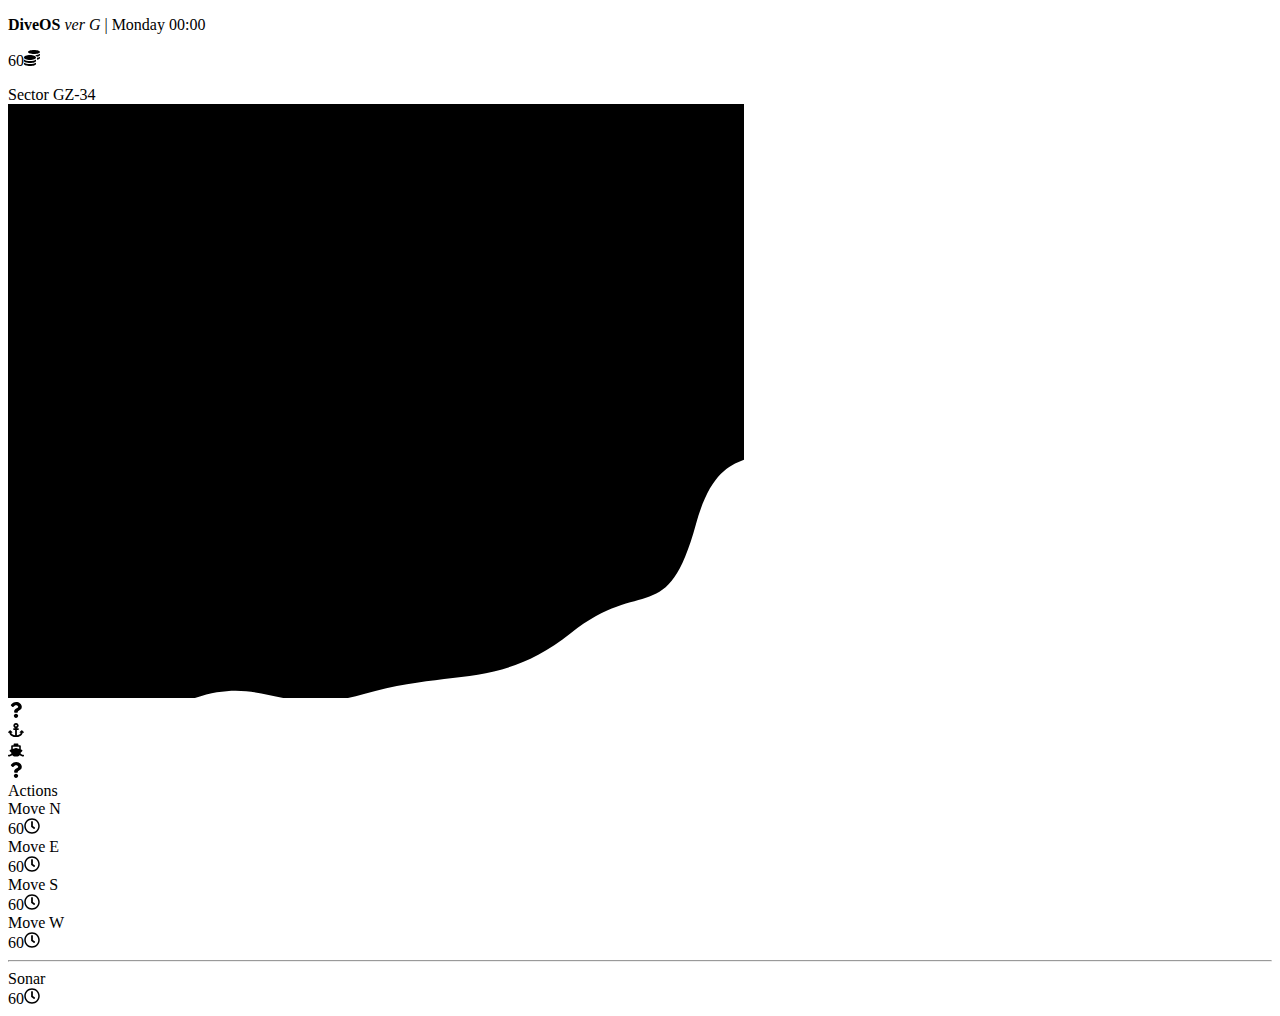
==== apps/dive-os/index.html @ 184a467d "deploy: HAKONIWAworks/dive-os@e5fe89967598d979a093e924cd733252319e29aa" ====
<!DOCTYPE html><html><head><meta name="viewport" content="width=device-width"/><meta charSet="utf-8"/><title>DiveOS</title><meta name="next-head-count" content="3"/><link rel="preload" href="/_next/static/css/0b9496738b917857.css" as="style"/><link rel="stylesheet" href="/_next/static/css/0b9496738b917857.css" data-n-g=""/><noscript data-n-css=""></noscript><script defer="" nomodule="" src="/_next/static/chunks/polyfills-5cd94c89d3acac5f.js"></script><script src="/_next/static/chunks/webpack-a8df25fe00410028.js" defer=""></script><script src="/_next/static/chunks/framework-e70c6273bfe3f237.js" defer=""></script><script src="/_next/static/chunks/main-bd26d50f2bc633bb.js" defer=""></script><script src="/_next/static/chunks/pages/_app-ca6aae25bc99a05f.js" defer=""></script><script src="/_next/static/chunks/1bfc9850-1be07a8e4006dbd7.js" defer=""></script><script src="/_next/static/chunks/834-2b028000f0337133.js" defer=""></script><script src="/_next/static/chunks/633-8853d9a01293ebd7.js" defer=""></script><script src="/_next/static/chunks/815-37858580a1de67aa.js" defer=""></script><script src="/_next/static/chunks/pages/index-b45ffe18b8ded6d6.js" defer=""></script><script src="/_next/static/UNX0KO61m_cAG2XbPL3F8/_buildManifest.js" defer=""></script><script src="/_next/static/UNX0KO61m_cAG2XbPL3F8/_ssgManifest.js" defer=""></script><script src="/_next/static/UNX0KO61m_cAG2XbPL3F8/_middlewareManifest.js" defer=""></script></head><body><div id="__next" data-reactroot=""><div><div class="flex flex-col min-h-screen bg-gray-100"><div class="relative flex flex-col m-auto overflow-hidden border-8 border-gray-400 rounded-2xl"><div class="z-0 w-[960px] h-[720px] bg-cyan-100 flex flex-col"><div class="flex w-full h-12 px-8 bg-gray-200 border-b-2 border-gray-500"><p class="p-2 border-2 border-transparent"><b>DiveOS</b> <i>ver G</i> | <!-- -->Monday<!-- --> <!-- -->00<!-- -->:<!-- -->00</p><p class="flex p-2 ml-auto border-2 border-transparent">60<span class="p-1"><svg stroke="currentColor" fill="currentColor" stroke-width="0" viewBox="0 0 512 512" height="1em" width="1em" xmlns="http://www.w3.org/2000/svg"><path d="M0 405.3V448c0 35.3 86 64 192 64s192-28.7 192-64v-42.7C342.7 434.4 267.2 448 192 448S41.3 434.4 0 405.3zM320 128c106 0 192-28.7 192-64S426 0 320 0 128 28.7 128 64s86 64 192 64zM0 300.4V352c0 35.3 86 64 192 64s192-28.7 192-64v-51.6c-41.3 34-116.9 51.6-192 51.6S41.3 334.4 0 300.4zm416 11c57.3-11.1 96-31.7 96-55.4v-42.7c-23.2 16.4-57.3 27.6-96 34.5v63.6zM192 160C86 160 0 195.8 0 240s86 80 192 80 192-35.8 192-80-86-80-192-80zm219.3 56.3c60-10.8 100.7-32 100.7-56.3v-42.7c-35.5 25.1-96.5 38.6-160.7 41.8 29.5 14.3 51.2 33.5 60 57.2z"></path></svg></span></p></div><div class="grid flex-grow grid-cols-5 gap-4 p-4 grid-col"><div class="col-span-4 "><div class="relative flex flex-col w-full h-full overflow-hidden border-2 border-gray-400 rounded-lg bg-gray-50"><div class="relative w-full p-2 bg-gray-200 border-b-2 border-b-gray-400">Sector GZ-34</div><div class="relative flex-grow"><div class="flex flex-col w-full h-full relative"><svg xmlns="http://www.w3.org/2000/svg" height="594" width="736" preserveAspectRatio="none" class="absolute z-0 bg-cyan-800"><path d="M -10 -10 L -10 600 C 25 638 83 639 169 601 S 266 616 356 590 S 491 586 563 529 S 659 525 688 420 S 768 390 801 291 S 803 232 814 159 S 847 126 837 76 S 872 36 800 -10 L -10 -10" class="stroke-0.5 stroke-gray-400 fill-cyan-700" stroke-linejoin="round" stroke-linecap="round"></path><path d="M -10 -10 L -10 550 C 20 563 69 519 152 528 S 203.3333 493.3333 240 492 S 339 451 372 471 S 467 441 533 427 S 607 343 642 332 S 668 233 703 208 S 715.6667 127 726 84 S 716 29 700 -10 L -10 -10" class="stroke-0.5 stroke-gray-400 fill-cyan-600" stroke-linejoin="round" stroke-linecap="round"></path><path d="M -10 -10 L -10 450 C 49 432 89 424 151 414 S 222 432 266 420 S 338 430 382 419 S 476 393 519 356 S 619 328 631 271 S 636 217 633 173 S 670 119 663 61 S 633 50 600 -10 L -10 -10" class="stroke-0.5 stroke-gray-400 fill-cyan-500" stroke-linejoin="round" stroke-linecap="round"></path><path d="M -10 -10 L -10 350 C 54 384 82 360 128 360 S 189 385 236 340 S 282 300 341 294 S 418 272 451 265 S 497 267 522 222 S 578 186 586 146 S 557 104 550 58 S 515 36 500 -10 L -10 -10" class="stroke-0.5 stroke-gray-400 fill-cyan-400" stroke-linejoin="round" stroke-linecap="round"></path><path d="M -10 -10 L -10 300 C 54 313 73 353 116 348 S 213 361 224 328 S 283 291 277 258 S 329 207 333 188 S 419 163 424 144 S 460 114 462 92 S 475 55 480 42 S 446 29 450 -10 L -10 -10" class="stroke-0.5 stroke-gray-400 fill-cyan-300" stroke-linejoin="round" stroke-linecap="round"></path><path d="M -10 -10 L -10 275 C 55 275 87 305 119 303 S 172 295 188 268 S 258 248 269 234 S 313 190 319 172 S 372 170 389 130 S 430 107 430 93 S 407 79 397 54 S 395 1 350 -10 L -10 -10" class="stroke-0.5 stroke-gray-400 fill-yellow-200" stroke-linejoin="round" stroke-linecap="round"></path><path d="M -10 -10 L -10 250 C 65 251 59 266 111 272 S 143 255 170 241 S 213 238 225 225 S 273 206 273 182 S 308 161 312 133 S 343 125 348 95 S 354 69 329 43 S 334 33 300 -10 L -10 -10" class="stroke-0.5 stroke-gray-400 fill-yellow-100" stroke-linejoin="round" stroke-linecap="round"></path><path d="M -10 -10 L -8 165 C 62 100 48 185 96 147 S 117 190 151 152 S 193 183 200 134 S 213 113 250 100 S 281 117 296 98 S 259 71 255 42 S 193 28 200 -10 L -10 -10" class="stroke-0.5 stroke-gray-400 fill-green-100" stroke-linejoin="round" stroke-linecap="round"></path><path d="M -10 -10 L -9 75 C 74 34 54 128 89 92 S 132 159 145 130 S 189 157 179 103 S 198 107 206 83 S 266 109 252 77 S 213 71 204 35 S 192 26 130 -10 L -10 -10" class="stroke-0.5 stroke-gray-400 fill-green-200" stroke-linejoin="round" stroke-linecap="round"></path></svg><div class="relative h-full z-100"><div class="flex h-1/6"><div class="border border-dashed border-gray-600 w-1/6 flex p-0.5 border-t-0 border-l-0 "><div class="flex gap-0.5 mt-auto"></div><div class="flex gap-0.5 mt-auto ml-auto"></div></div><div class="border border-dashed border-gray-600 w-1/6 flex p-0.5 border-t-0 "><div class="flex gap-0.5 mt-auto"></div><div class="flex gap-0.5 mt-auto ml-auto"></div></div><div class="border border-dashed border-gray-600 w-1/6 flex p-0.5 border-t-0 "><div class="flex gap-0.5 mt-auto"></div><div class="flex gap-0.5 mt-auto ml-auto"></div></div><div class="border border-dashed border-gray-600 w-1/6 flex p-0.5 border-t-0 "><div class="flex gap-0.5 mt-auto"></div><div class="flex gap-0.5 mt-auto ml-auto"></div></div><div class="border border-dashed border-gray-600 w-1/6 flex p-0.5 border-t-0 "><div class="flex gap-0.5 mt-auto"></div><div class="flex gap-0.5 mt-auto ml-auto"><div class="p-0.5 border border-gray-600 rounded-full bg-gray-50"><svg stroke="currentColor" fill="currentColor" stroke-width="0" viewBox="0 0 384 512" class=" fill-orange-400 " height="1em" width="1em" xmlns="http://www.w3.org/2000/svg"><path d="M202.021 0C122.202 0 70.503 32.703 29.914 91.026c-7.363 10.58-5.093 25.086 5.178 32.874l43.138 32.709c10.373 7.865 25.132 6.026 33.253-4.148 25.049-31.381 43.63-49.449 82.757-49.449 30.764 0 68.816 19.799 68.816 49.631 0 22.552-18.617 34.134-48.993 51.164-35.423 19.86-82.299 44.576-82.299 106.405V320c0 13.255 10.745 24 24 24h72.471c13.255 0 24-10.745 24-24v-5.773c0-42.86 125.268-44.645 125.268-160.627C377.504 66.256 286.902 0 202.021 0zM192 373.459c-38.196 0-69.271 31.075-69.271 69.271 0 38.195 31.075 69.27 69.271 69.27s69.271-31.075 69.271-69.271-31.075-69.27-69.271-69.27z"></path></svg></div></div></div><div class="border border-dashed border-gray-600 w-1/6 flex p-0.5 border-t-0 border-r-0 "><div class="flex gap-0.5 mt-auto"></div><div class="flex gap-0.5 mt-auto ml-auto"></div></div></div><div class="flex h-1/6"><div class="border border-dashed border-gray-600 w-1/6 flex p-0.5 border-l-0 "><div class="flex gap-0.5 mt-auto"></div><div class="flex gap-0.5 mt-auto ml-auto"></div></div><div class="border border-dashed border-gray-600 w-1/6 flex p-0.5 "><div class="flex gap-0.5 mt-auto"></div><div class="flex gap-0.5 mt-auto ml-auto"></div></div><div class="border border-dashed border-gray-600 w-1/6 flex p-0.5 "><div class="flex gap-0.5 mt-auto"></div><div class="flex gap-0.5 mt-auto ml-auto"><div class="p-0.5 border border-gray-600 rounded-full bg-gray-50"><svg stroke="currentColor" fill="currentColor" stroke-width="0" viewBox="0 0 576 512" class=" fill-orange-400" height="1em" width="1em" xmlns="http://www.w3.org/2000/svg"><path d="M12.971 352h32.394C67.172 454.735 181.944 512 288 512c106.229 0 220.853-57.38 242.635-160h32.394c10.691 0 16.045-12.926 8.485-20.485l-67.029-67.029c-4.686-4.686-12.284-4.686-16.971 0l-67.029 67.029c-7.56 7.56-2.206 20.485 8.485 20.485h35.146c-20.29 54.317-84.963 86.588-144.117 94.015V256h52c6.627 0 12-5.373 12-12v-40c0-6.627-5.373-12-12-12h-52v-5.47c37.281-13.178 63.995-48.725 64-90.518C384.005 43.772 341.605.738 289.37.01 235.723-.739 192 42.525 192 96c0 41.798 26.716 77.35 64 90.53V192h-52c-6.627 0-12 5.373-12 12v40c0 6.627 5.373 12 12 12h52v190.015c-58.936-7.399-123.82-39.679-144.117-94.015h35.146c10.691 0 16.045-12.926 8.485-20.485l-67.029-67.029c-4.686-4.686-12.284-4.686-16.971 0L4.485 331.515C-3.074 339.074 2.28 352 12.971 352zM288 64c17.645 0 32 14.355 32 32s-14.355 32-32 32-32-14.355-32-32 14.355-32 32-32z"></path></svg></div></div></div><div class="border border-dashed border-gray-600 w-1/6 flex p-0.5 "><div class="flex gap-0.5 mt-auto"></div><div class="flex gap-0.5 mt-auto ml-auto"></div></div><div class="border border-dashed border-gray-600 w-1/6 flex p-0.5 "><div class="flex gap-0.5 mt-auto"></div><div class="flex gap-0.5 mt-auto ml-auto"></div></div><div class="border border-dashed border-gray-600 w-1/6 flex p-0.5 border-r-0 "><div class="flex gap-0.5 mt-auto"></div><div class="flex gap-0.5 mt-auto ml-auto"></div></div></div><div class="flex h-1/6"><div class="border border-dashed border-gray-600 w-1/6 flex p-0.5 border-l-0 "><div class="flex gap-0.5 mt-auto"></div><div class="flex gap-0.5 mt-auto ml-auto"></div></div><div class="border border-dashed border-gray-600 w-1/6 flex p-0.5 "><div class="flex gap-0.5 mt-auto"></div><div class="flex gap-0.5 mt-auto ml-auto"></div></div><div class="border border-dashed border-gray-600 w-1/6 flex p-0.5 "><div class="flex gap-0.5 mt-auto"></div><div class="flex gap-0.5 mt-auto ml-auto"></div></div><div class="border border-dashed border-gray-600 w-1/6 flex p-0.5 "><div class="flex gap-0.5 mt-auto"></div><div class="flex gap-0.5 mt-auto ml-auto"></div></div><div class="border border-dashed border-gray-600 w-1/6 flex p-0.5 "><div class="flex gap-0.5 mt-auto"></div><div class="flex gap-0.5 mt-auto ml-auto"></div></div><div class="border border-dashed border-gray-600 w-1/6 flex p-0.5 border-r-0 "><div class="flex gap-0.5 mt-auto"></div><div class="flex gap-0.5 mt-auto ml-auto"></div></div></div><div class="flex h-1/6"><div class="border border-dashed border-gray-600 w-1/6 flex p-0.5 border-l-0 "><div class="flex gap-0.5 mt-auto"></div><div class="flex gap-0.5 mt-auto ml-auto"></div></div><div class="border border-dashed border-gray-600 w-1/6 flex p-0.5 "><div class="flex gap-0.5 mt-auto"></div><div class="flex gap-0.5 mt-auto ml-auto"></div></div><div class="border border-dashed border-gray-600 w-1/6 flex p-0.5 "><div class="flex gap-0.5 mt-auto"></div><div class="flex gap-0.5 mt-auto ml-auto"></div></div><div class="border border-dashed border-gray-600 w-1/6 flex p-0.5 "><div class="flex gap-0.5 mt-auto"></div><div class="flex gap-0.5 mt-auto ml-auto"></div></div><div class="border border-dashed border-gray-600 w-1/6 flex p-0.5 "><div class="flex gap-0.5 mt-auto"></div><div class="flex gap-0.5 mt-auto ml-auto"></div></div><div class="border border-dashed border-gray-600 w-1/6 flex p-0.5 border-r-0 "><div class="flex gap-0.5 mt-auto"></div><div class="flex gap-0.5 mt-auto ml-auto"></div></div></div><div class="flex h-1/6"><div class="border border-dashed border-gray-600 w-1/6 flex p-0.5 border-l-0 "><div class="flex gap-0.5 mt-auto"></div><div class="flex gap-0.5 mt-auto ml-auto"></div></div><div class="border border-dashed border-gray-600 w-1/6 flex p-0.5 "><div class="flex gap-0.5 mt-auto"><div class="p-0.5 border border-gray-600 rounded-full bg-gray-50"><svg stroke="currentColor" fill="currentColor" stroke-width="0" viewBox="0 0 640 512" class=" fill-orange-400 " height="1em" width="1em" xmlns="http://www.w3.org/2000/svg"><path d="M496.616 372.639l70.012-70.012c16.899-16.9 9.942-45.771-12.836-53.092L512 236.102V96c0-17.673-14.327-32-32-32h-64V24c0-13.255-10.745-24-24-24H248c-13.255 0-24 10.745-24 24v40h-64c-17.673 0-32 14.327-32 32v140.102l-41.792 13.433c-22.753 7.313-29.754 36.173-12.836 53.092l70.012 70.012C125.828 416.287 85.587 448 24 448c-13.255 0-24 10.745-24 24v16c0 13.255 10.745 24 24 24 61.023 0 107.499-20.61 143.258-59.396C181.677 487.432 216.021 512 256 512h128c39.979 0 74.323-24.568 88.742-59.396C508.495 491.384 554.968 512 616 512c13.255 0 24-10.745 24-24v-16c0-13.255-10.745-24-24-24-60.817 0-101.542-31.001-119.384-75.361zM192 128h256v87.531l-118.208-37.995a31.995 31.995 0 0 0-19.584 0L192 215.531V128z"></path></svg></div></div><div class="flex gap-0.5 mt-auto ml-auto"><div class="p-0.5 border border-gray-600 rounded-full bg-gray-50"><svg stroke="currentColor" fill="currentColor" stroke-width="0" viewBox="0 0 384 512" class=" fill-orange-400 " height="1em" width="1em" xmlns="http://www.w3.org/2000/svg"><path d="M202.021 0C122.202 0 70.503 32.703 29.914 91.026c-7.363 10.58-5.093 25.086 5.178 32.874l43.138 32.709c10.373 7.865 25.132 6.026 33.253-4.148 25.049-31.381 43.63-49.449 82.757-49.449 30.764 0 68.816 19.799 68.816 49.631 0 22.552-18.617 34.134-48.993 51.164-35.423 19.86-82.299 44.576-82.299 106.405V320c0 13.255 10.745 24 24 24h72.471c13.255 0 24-10.745 24-24v-5.773c0-42.86 125.268-44.645 125.268-160.627C377.504 66.256 286.902 0 202.021 0zM192 373.459c-38.196 0-69.271 31.075-69.271 69.271 0 38.195 31.075 69.27 69.271 69.27s69.271-31.075 69.271-69.271-31.075-69.27-69.271-69.27z"></path></svg></div></div></div><div class="border border-dashed border-gray-600 w-1/6 flex p-0.5 "><div class="flex gap-0.5 mt-auto"></div><div class="flex gap-0.5 mt-auto ml-auto"></div></div><div class="border border-dashed border-gray-600 w-1/6 flex p-0.5 "><div class="flex gap-0.5 mt-auto"></div><div class="flex gap-0.5 mt-auto ml-auto"></div></div><div class="border border-dashed border-gray-600 w-1/6 flex p-0.5 "><div class="flex gap-0.5 mt-auto"></div><div class="flex gap-0.5 mt-auto ml-auto"></div></div><div class="border border-dashed border-gray-600 w-1/6 flex p-0.5 border-r-0 "><div class="flex gap-0.5 mt-auto"></div><div class="flex gap-0.5 mt-auto ml-auto"></div></div></div><div class="flex h-1/6"><div class="border border-dashed border-gray-600 w-1/6 flex p-0.5 border-b-0 border-l-0 "><div class="flex gap-0.5 mt-auto"></div><div class="flex gap-0.5 mt-auto ml-auto"></div></div><div class="border border-dashed border-gray-600 w-1/6 flex p-0.5 border-b-0 "><div class="flex gap-0.5 mt-auto"></div><div class="flex gap-0.5 mt-auto ml-auto"></div></div><div class="border border-dashed border-gray-600 w-1/6 flex p-0.5 border-b-0 "><div class="flex gap-0.5 mt-auto"></div><div class="flex gap-0.5 mt-auto ml-auto"></div></div><div class="border border-dashed border-gray-600 w-1/6 flex p-0.5 border-b-0 "><div class="flex gap-0.5 mt-auto"></div><div class="flex gap-0.5 mt-auto ml-auto"></div></div><div class="border border-dashed border-gray-600 w-1/6 flex p-0.5 border-b-0 "><div class="flex gap-0.5 mt-auto"></div><div class="flex gap-0.5 mt-auto ml-auto"></div></div><div class="border border-dashed border-gray-600 w-1/6 flex p-0.5 border-b-0 border-r-0 "><div class="flex gap-0.5 mt-auto"></div><div class="flex gap-0.5 mt-auto ml-auto"></div></div></div></div></div></div></div></div><div class="relative flex flex-col w-full h-full overflow-hidden border-2 border-gray-400 rounded-lg bg-gray-50"><div class="relative w-full p-2 bg-gray-200 border-b-2 border-b-gray-400">Actions</div><div class="relative flex-grow"><div class="flex flex-col w-full h-full gap-2 p-2"><div class="flex w-full transition-all group"><div class="flex-grow p-2 transition-all border-2 rounded-l-lg border-gray-300 cursor-pointer bg-cyan-100 group-hover:bg-cyan-200 group-hover:border-gray-400">Move N</div><div class="flex p-2 transition-all border-2 border-l-0 rounded-r-lg border-gray-300 cursor-pointer bg-gray-100 group-hover:bg-gray-200 group-hover:border-gray-400">60<svg stroke="currentColor" fill="currentColor" stroke-width="0" viewBox="0 0 512 512" class="mt-1 ml-1" height="1em" width="1em" xmlns="http://www.w3.org/2000/svg"><path d="M256 8C119 8 8 119 8 256s111 248 248 248 248-111 248-248S393 8 256 8zm0 448c-110.5 0-200-89.5-200-200S145.5 56 256 56s200 89.5 200 200-89.5 200-200 200zm61.8-104.4l-84.9-61.7c-3.1-2.3-4.9-5.9-4.9-9.7V116c0-6.6 5.4-12 12-12h32c6.6 0 12 5.4 12 12v141.7l66.8 48.6c5.4 3.9 6.5 11.4 2.6 16.8L334.6 349c-3.9 5.3-11.4 6.5-16.8 2.6z"></path></svg></div></div><div class="flex w-full transition-all group"><div class="flex-grow p-2 transition-all border-2 rounded-l-lg border-gray-300 cursor-pointer bg-cyan-100 group-hover:bg-cyan-200 group-hover:border-gray-400">Move E</div><div class="flex p-2 transition-all border-2 border-l-0 rounded-r-lg border-gray-300 cursor-pointer bg-gray-100 group-hover:bg-gray-200 group-hover:border-gray-400">60<svg stroke="currentColor" fill="currentColor" stroke-width="0" viewBox="0 0 512 512" class="mt-1 ml-1" height="1em" width="1em" xmlns="http://www.w3.org/2000/svg"><path d="M256 8C119 8 8 119 8 256s111 248 248 248 248-111 248-248S393 8 256 8zm0 448c-110.5 0-200-89.5-200-200S145.5 56 256 56s200 89.5 200 200-89.5 200-200 200zm61.8-104.4l-84.9-61.7c-3.1-2.3-4.9-5.9-4.9-9.7V116c0-6.6 5.4-12 12-12h32c6.6 0 12 5.4 12 12v141.7l66.8 48.6c5.4 3.9 6.5 11.4 2.6 16.8L334.6 349c-3.9 5.3-11.4 6.5-16.8 2.6z"></path></svg></div></div><div class="flex w-full transition-all group"><div class="flex-grow p-2 transition-all border-2 rounded-l-lg border-gray-300 cursor-pointer bg-cyan-100 group-hover:bg-cyan-200 group-hover:border-gray-400">Move S</div><div class="flex p-2 transition-all border-2 border-l-0 rounded-r-lg border-gray-300 cursor-pointer bg-gray-100 group-hover:bg-gray-200 group-hover:border-gray-400">60<svg stroke="currentColor" fill="currentColor" stroke-width="0" viewBox="0 0 512 512" class="mt-1 ml-1" height="1em" width="1em" xmlns="http://www.w3.org/2000/svg"><path d="M256 8C119 8 8 119 8 256s111 248 248 248 248-111 248-248S393 8 256 8zm0 448c-110.5 0-200-89.5-200-200S145.5 56 256 56s200 89.5 200 200-89.5 200-200 200zm61.8-104.4l-84.9-61.7c-3.1-2.3-4.9-5.9-4.9-9.7V116c0-6.6 5.4-12 12-12h32c6.6 0 12 5.4 12 12v141.7l66.8 48.6c5.4 3.9 6.5 11.4 2.6 16.8L334.6 349c-3.9 5.3-11.4 6.5-16.8 2.6z"></path></svg></div></div><div class="flex w-full transition-all group"><div class="flex-grow p-2 transition-all border-2 rounded-l-lg border-gray-300 cursor-pointer bg-cyan-100 group-hover:bg-cyan-200 group-hover:border-gray-400">Move W</div><div class="flex p-2 transition-all border-2 border-l-0 rounded-r-lg border-gray-300 cursor-pointer bg-gray-100 group-hover:bg-gray-200 group-hover:border-gray-400">60<svg stroke="currentColor" fill="currentColor" stroke-width="0" viewBox="0 0 512 512" class="mt-1 ml-1" height="1em" width="1em" xmlns="http://www.w3.org/2000/svg"><path d="M256 8C119 8 8 119 8 256s111 248 248 248 248-111 248-248S393 8 256 8zm0 448c-110.5 0-200-89.5-200-200S145.5 56 256 56s200 89.5 200 200-89.5 200-200 200zm61.8-104.4l-84.9-61.7c-3.1-2.3-4.9-5.9-4.9-9.7V116c0-6.6 5.4-12 12-12h32c6.6 0 12 5.4 12 12v141.7l66.8 48.6c5.4 3.9 6.5 11.4 2.6 16.8L334.6 349c-3.9 5.3-11.4 6.5-16.8 2.6z"></path></svg></div></div><hr class="border-2 border-gray-300 rounded-xl"/><div class="flex w-full transition-all group"><div class="flex-grow p-2 transition-all border-2 rounded-l-lg border-gray-300 cursor-pointer bg-cyan-100 group-hover:bg-cyan-200 group-hover:border-gray-400">Sonar</div><div class="flex p-2 transition-all border-2 border-l-0 rounded-r-lg border-gray-300 cursor-pointer bg-gray-100 group-hover:bg-gray-200 group-hover:border-gray-400">60<svg stroke="currentColor" fill="currentColor" stroke-width="0" viewBox="0 0 512 512" class="mt-1 ml-1" height="1em" width="1em" xmlns="http://www.w3.org/2000/svg"><path d="M256 8C119 8 8 119 8 256s111 248 248 248 248-111 248-248S393 8 256 8zm0 448c-110.5 0-200-89.5-200-200S145.5 56 256 56s200 89.5 200 200-89.5 200-200 200zm61.8-104.4l-84.9-61.7c-3.1-2.3-4.9-5.9-4.9-9.7V116c0-6.6 5.4-12 12-12h32c6.6 0 12 5.4 12 12v141.7l66.8 48.6c5.4 3.9 6.5 11.4 2.6 16.8L334.6 349c-3.9 5.3-11.4 6.5-16.8 2.6z"></path></svg></div></div></div></div></div></div></div></div></div></div></div><script id="__NEXT_DATA__" type="application/json">{"props":{"pageProps":{}},"page":"/","query":{},"buildId":"UNX0KO61m_cAG2XbPL3F8","nextExport":true,"autoExport":true,"isFallback":false,"scriptLoader":[]}</script></body></html>
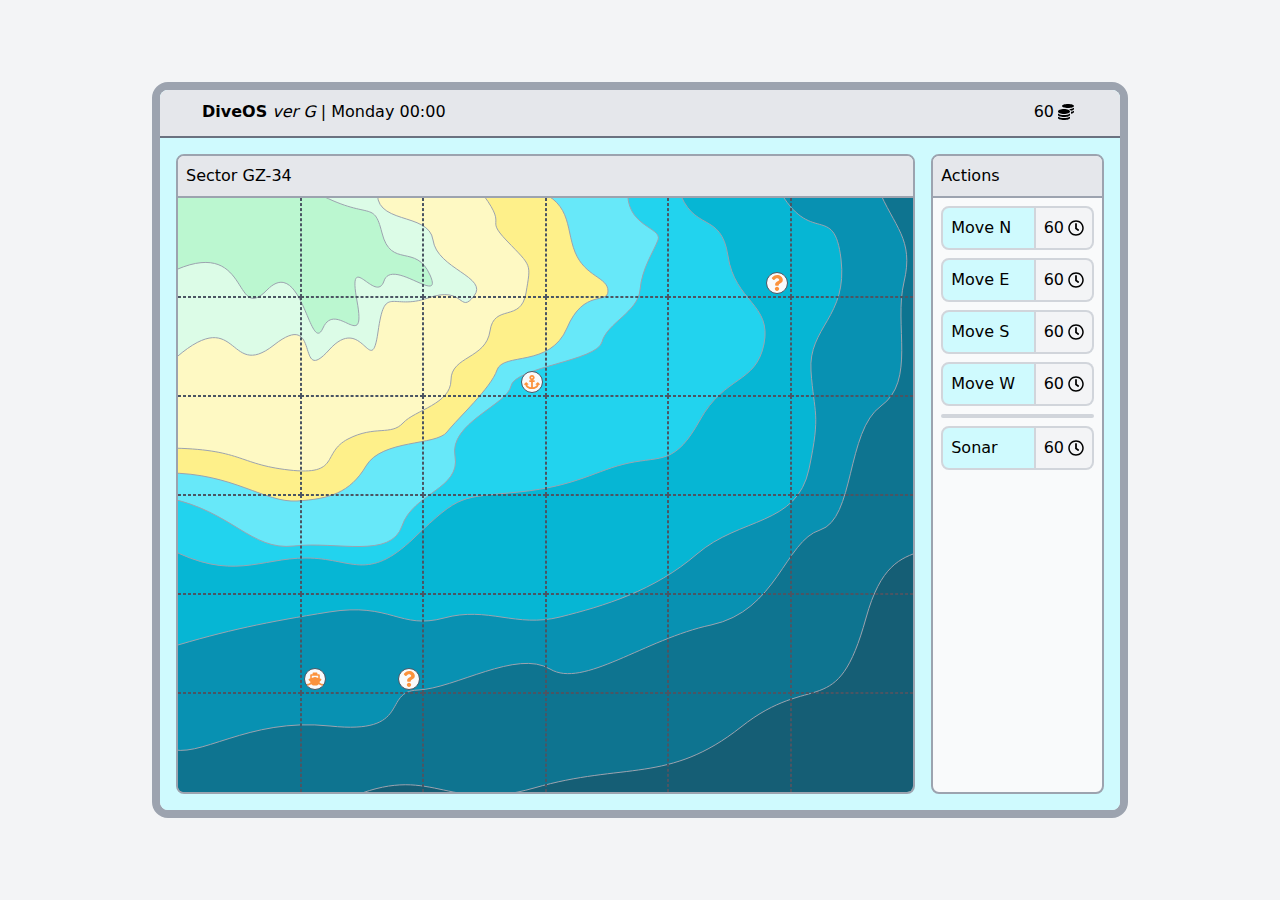
==== commit ba88d8b6: "deploy: HAKONIWAworks/dive-os@ec60025803353bbbbbd532f72b64add866d10808" ====
--- a/apps/dive-os/index.html
+++ b/apps/dive-os/index.html
@@ -1 +1 @@
-<!DOCTYPE html><html><head><meta name="viewport" content="width=device-width"/><meta charSet="utf-8"/><title>DiveOS</title><meta name="next-head-count" content="3"/><link rel="preload" href="/_next/static/css/0b9496738b917857.css" as="style"/><link rel="stylesheet" href="/_next/static/css/0b9496738b917857.css" data-n-g=""/><noscript data-n-css=""></noscript><script defer="" nomodule="" src="/_next/static/chunks/polyfills-5cd94c89d3acac5f.js"></script><script src="/_next/static/chunks/webpack-a8df25fe00410028.js" defer=""></script><script src="/_next/static/chunks/framework-e70c6273bfe3f237.js" defer=""></script><script src="/_next/static/chunks/main-bd26d50f2bc633bb.js" defer=""></script><script src="/_next/static/chunks/pages/_app-ca6aae25bc99a05f.js" defer=""></script><script src="/_next/static/chunks/1bfc9850-1be07a8e4006dbd7.js" defer=""></script><script src="/_next/static/chunks/834-2b028000f0337133.js" defer=""></script><script src="/_next/static/chunks/633-8853d9a01293ebd7.js" defer=""></script><script src="/_next/static/chunks/815-37858580a1de67aa.js" defer=""></script><script src="/_next/static/chunks/pages/index-b45ffe18b8ded6d6.js" defer=""></script><script src="/_next/static/UNX0KO61m_cAG2XbPL3F8/_buildManifest.js" defer=""></script><script src="/_next/static/UNX0KO61m_cAG2XbPL3F8/_ssgManifest.js" defer=""></script><script src="/_next/static/UNX0KO61m_cAG2XbPL3F8/_middlewareManifest.js" defer=""></script></head><body><div id="__next" data-reactroot=""><div><div class="flex flex-col min-h-screen bg-gray-100"><div class="relative flex flex-col m-auto overflow-hidden border-8 border-gray-400 rounded-2xl"><div class="z-0 w-[960px] h-[720px] bg-cyan-100 flex flex-col"><div class="flex w-full h-12 px-8 bg-gray-200 border-b-2 border-gray-500"><p class="p-2 border-2 border-transparent"><b>DiveOS</b> <i>ver G</i> | <!-- -->Monday<!-- --> <!-- -->00<!-- -->:<!-- -->00</p><p class="flex p-2 ml-auto border-2 border-transparent">60<span class="p-1"><svg stroke="currentColor" fill="currentColor" stroke-width="0" viewBox="0 0 512 512" height="1em" width="1em" xmlns="http://www.w3.org/2000/svg"><path d="M0 405.3V448c0 35.3 86 64 192 64s192-28.7 192-64v-42.7C342.7 434.4 267.2 448 192 448S41.3 434.4 0 405.3zM320 128c106 0 192-28.7 192-64S426 0 320 0 128 28.7 128 64s86 64 192 64zM0 300.4V352c0 35.3 86 64 192 64s192-28.7 192-64v-51.6c-41.3 34-116.9 51.6-192 51.6S41.3 334.4 0 300.4zm416 11c57.3-11.1 96-31.7 96-55.4v-42.7c-23.2 16.4-57.3 27.6-96 34.5v63.6zM192 160C86 160 0 195.8 0 240s86 80 192 80 192-35.8 192-80-86-80-192-80zm219.3 56.3c60-10.8 100.7-32 100.7-56.3v-42.7c-35.5 25.1-96.5 38.6-160.7 41.8 29.5 14.3 51.2 33.5 60 57.2z"></path></svg></span></p></div><div class="grid flex-grow grid-cols-5 gap-4 p-4 grid-col"><div class="col-span-4 "><div class="relative flex flex-col w-full h-full overflow-hidden border-2 border-gray-400 rounded-lg bg-gray-50"><div class="relative w-full p-2 bg-gray-200 border-b-2 border-b-gray-400">Sector GZ-34</div><div class="relative flex-grow"><div class="flex flex-col w-full h-full relative"><svg xmlns="http://www.w3.org/2000/svg" height="594" width="736" preserveAspectRatio="none" class="absolute z-0 bg-cyan-800"><path d="M -10 -10 L -10 600 C 25 638 83 639 169 601 S 266 616 356 590 S 491 586 563 529 S 659 525 688 420 S 768 390 801 291 S 803 232 814 159 S 847 126 837 76 S 872 36 800 -10 L -10 -10" class="stroke-0.5 stroke-gray-400 fill-cyan-700" stroke-linejoin="round" stroke-linecap="round"></path><path d="M -10 -10 L -10 550 C 20 563 69 519 152 528 S 203.3333 493.3333 240 492 S 339 451 372 471 S 467 441 533 427 S 607 343 642 332 S 668 233 703 208 S 715.6667 127 726 84 S 716 29 700 -10 L -10 -10" class="stroke-0.5 stroke-gray-400 fill-cyan-600" stroke-linejoin="round" stroke-linecap="round"></path><path d="M -10 -10 L -10 450 C 49 432 89 424 151 414 S 222 432 266 420 S 338 430 382 419 S 476 393 519 356 S 619 328 631 271 S 636 217 633 173 S 670 119 663 61 S 633 50 600 -10 L -10 -10" class="stroke-0.5 stroke-gray-400 fill-cyan-500" stroke-linejoin="round" stroke-linecap="round"></path><path d="M -10 -10 L -10 350 C 54 384 82 360 128 360 S 189 385 236 340 S 282 300 341 294 S 418 272 451 265 S 497 267 522 222 S 578 186 586 146 S 557 104 550 58 S 515 36 500 -10 L -10 -10" class="stroke-0.5 stroke-gray-400 fill-cyan-400" stroke-linejoin="round" stroke-linecap="round"></path><path d="M -10 -10 L -10 300 C 54 313 73 353 116 348 S 213 361 224 328 S 283 291 277 258 S 329 207 333 188 S 419 163 424 144 S 460 114 462 92 S 475 55 480 42 S 446 29 450 -10 L -10 -10" class="stroke-0.5 stroke-gray-400 fill-cyan-300" stroke-linejoin="round" stroke-linecap="round"></path><path d="M -10 -10 L -10 275 C 55 275 87 305 119 303 S 172 295 188 268 S 258 248 269 234 S 313 190 319 172 S 372 170 389 130 S 430 107 430 93 S 407 79 397 54 S 395 1 350 -10 L -10 -10" class="stroke-0.5 stroke-gray-400 fill-yellow-200" stroke-linejoin="round" stroke-linecap="round"></path><path d="M -10 -10 L -10 250 C 65 251 59 266 111 272 S 143 255 170 241 S 213 238 225 225 S 273 206 273 182 S 308 161 312 133 S 343 125 348 95 S 354 69 329 43 S 334 33 300 -10 L -10 -10" class="stroke-0.5 stroke-gray-400 fill-yellow-100" stroke-linejoin="round" stroke-linecap="round"></path><path d="M -10 -10 L -8 165 C 62 100 48 185 96 147 S 117 190 151 152 S 193 183 200 134 S 213 113 250 100 S 281 117 296 98 S 259 71 255 42 S 193 28 200 -10 L -10 -10" class="stroke-0.5 stroke-gray-400 fill-green-100" stroke-linejoin="round" stroke-linecap="round"></path><path d="M -10 -10 L -9 75 C 74 34 54 128 89 92 S 132 159 145 130 S 189 157 179 103 S 198 107 206 83 S 266 109 252 77 S 213 71 204 35 S 192 26 130 -10 L -10 -10" class="stroke-0.5 stroke-gray-400 fill-green-200" stroke-linejoin="round" stroke-linecap="round"></path></svg><div class="relative h-full z-100"><div class="flex h-1/6"><div class="border border-dashed border-gray-600 w-1/6 flex p-0.5 border-t-0 border-l-0 "><div class="flex gap-0.5 mt-auto"></div><div class="flex gap-0.5 mt-auto ml-auto"></div></div><div class="border border-dashed border-gray-600 w-1/6 flex p-0.5 border-t-0 "><div class="flex gap-0.5 mt-auto"></div><div class="flex gap-0.5 mt-auto ml-auto"></div></div><div class="border border-dashed border-gray-600 w-1/6 flex p-0.5 border-t-0 "><div class="flex gap-0.5 mt-auto"></div><div class="flex gap-0.5 mt-auto ml-auto"></div></div><div class="border border-dashed border-gray-600 w-1/6 flex p-0.5 border-t-0 "><div class="flex gap-0.5 mt-auto"></div><div class="flex gap-0.5 mt-auto ml-auto"></div></div><div class="border border-dashed border-gray-600 w-1/6 flex p-0.5 border-t-0 "><div class="flex gap-0.5 mt-auto"></div><div class="flex gap-0.5 mt-auto ml-auto"><div class="p-0.5 border border-gray-600 rounded-full bg-gray-50"><svg stroke="currentColor" fill="currentColor" stroke-width="0" viewBox="0 0 384 512" class=" fill-orange-400 " height="1em" width="1em" xmlns="http://www.w3.org/2000/svg"><path d="M202.021 0C122.202 0 70.503 32.703 29.914 91.026c-7.363 10.58-5.093 25.086 5.178 32.874l43.138 32.709c10.373 7.865 25.132 6.026 33.253-4.148 25.049-31.381 43.63-49.449 82.757-49.449 30.764 0 68.816 19.799 68.816 49.631 0 22.552-18.617 34.134-48.993 51.164-35.423 19.86-82.299 44.576-82.299 106.405V320c0 13.255 10.745 24 24 24h72.471c13.255 0 24-10.745 24-24v-5.773c0-42.86 125.268-44.645 125.268-160.627C377.504 66.256 286.902 0 202.021 0zM192 373.459c-38.196 0-69.271 31.075-69.271 69.271 0 38.195 31.075 69.27 69.271 69.27s69.271-31.075 69.271-69.271-31.075-69.27-69.271-69.27z"></path></svg></div></div></div><div class="border border-dashed border-gray-600 w-1/6 flex p-0.5 border-t-0 border-r-0 "><div class="flex gap-0.5 mt-auto"></div><div class="flex gap-0.5 mt-auto ml-auto"></div></div></div><div class="flex h-1/6"><div class="border border-dashed border-gray-600 w-1/6 flex p-0.5 border-l-0 "><div class="flex gap-0.5 mt-auto"></div><div class="flex gap-0.5 mt-auto ml-auto"></div></div><div class="border border-dashed border-gray-600 w-1/6 flex p-0.5 "><div class="flex gap-0.5 mt-auto"></div><div class="flex gap-0.5 mt-auto ml-auto"></div></div><div class="border border-dashed border-gray-600 w-1/6 flex p-0.5 "><div class="flex gap-0.5 mt-auto"></div><div class="flex gap-0.5 mt-auto ml-auto"><div class="p-0.5 border border-gray-600 rounded-full bg-gray-50"><svg stroke="currentColor" fill="currentColor" stroke-width="0" viewBox="0 0 576 512" class=" fill-orange-400" height="1em" width="1em" xmlns="http://www.w3.org/2000/svg"><path d="M12.971 352h32.394C67.172 454.735 181.944 512 288 512c106.229 0 220.853-57.38 242.635-160h32.394c10.691 0 16.045-12.926 8.485-20.485l-67.029-67.029c-4.686-4.686-12.284-4.686-16.971 0l-67.029 67.029c-7.56 7.56-2.206 20.485 8.485 20.485h35.146c-20.29 54.317-84.963 86.588-144.117 94.015V256h52c6.627 0 12-5.373 12-12v-40c0-6.627-5.373-12-12-12h-52v-5.47c37.281-13.178 63.995-48.725 64-90.518C384.005 43.772 341.605.738 289.37.01 235.723-.739 192 42.525 192 96c0 41.798 26.716 77.35 64 90.53V192h-52c-6.627 0-12 5.373-12 12v40c0 6.627 5.373 12 12 12h52v190.015c-58.936-7.399-123.82-39.679-144.117-94.015h35.146c10.691 0 16.045-12.926 8.485-20.485l-67.029-67.029c-4.686-4.686-12.284-4.686-16.971 0L4.485 331.515C-3.074 339.074 2.28 352 12.971 352zM288 64c17.645 0 32 14.355 32 32s-14.355 32-32 32-32-14.355-32-32 14.355-32 32-32z"></path></svg></div></div></div><div class="border border-dashed border-gray-600 w-1/6 flex p-0.5 "><div class="flex gap-0.5 mt-auto"></div><div class="flex gap-0.5 mt-auto ml-auto"></div></div><div class="border border-dashed border-gray-600 w-1/6 flex p-0.5 "><div class="flex gap-0.5 mt-auto"></div><div class="flex gap-0.5 mt-auto ml-auto"></div></div><div class="border border-dashed border-gray-600 w-1/6 flex p-0.5 border-r-0 "><div class="flex gap-0.5 mt-auto"></div><div class="flex gap-0.5 mt-auto ml-auto"></div></div></div><div class="flex h-1/6"><div class="border border-dashed border-gray-600 w-1/6 flex p-0.5 border-l-0 "><div class="flex gap-0.5 mt-auto"></div><div class="flex gap-0.5 mt-auto ml-auto"></div></div><div class="border border-dashed border-gray-600 w-1/6 flex p-0.5 "><div class="flex gap-0.5 mt-auto"></div><div class="flex gap-0.5 mt-auto ml-auto"></div></div><div class="border border-dashed border-gray-600 w-1/6 flex p-0.5 "><div class="flex gap-0.5 mt-auto"></div><div class="flex gap-0.5 mt-auto ml-auto"></div></div><div class="border border-dashed border-gray-600 w-1/6 flex p-0.5 "><div class="flex gap-0.5 mt-auto"></div><div class="flex gap-0.5 mt-auto ml-auto"></div></div><div class="border border-dashed border-gray-600 w-1/6 flex p-0.5 "><div class="flex gap-0.5 mt-auto"></div><div class="flex gap-0.5 mt-auto ml-auto"></div></div><div class="border border-dashed border-gray-600 w-1/6 flex p-0.5 border-r-0 "><div class="flex gap-0.5 mt-auto"></div><div class="flex gap-0.5 mt-auto ml-auto"></div></div></div><div class="flex h-1/6"><div class="border border-dashed border-gray-600 w-1/6 flex p-0.5 border-l-0 "><div class="flex gap-0.5 mt-auto"></div><div class="flex gap-0.5 mt-auto ml-auto"></div></div><div class="border border-dashed border-gray-600 w-1/6 flex p-0.5 "><div class="flex gap-0.5 mt-auto"></div><div class="flex gap-0.5 mt-auto ml-auto"></div></div><div class="border border-dashed border-gray-600 w-1/6 flex p-0.5 "><div class="flex gap-0.5 mt-auto"></div><div class="flex gap-0.5 mt-auto ml-auto"></div></div><div class="border border-dashed border-gray-600 w-1/6 flex p-0.5 "><div class="flex gap-0.5 mt-auto"></div><div class="flex gap-0.5 mt-auto ml-auto"></div></div><div class="border border-dashed border-gray-600 w-1/6 flex p-0.5 "><div class="flex gap-0.5 mt-auto"></div><div class="flex gap-0.5 mt-auto ml-auto"></div></div><div class="border border-dashed border-gray-600 w-1/6 flex p-0.5 border-r-0 "><div class="flex gap-0.5 mt-auto"></div><div class="flex gap-0.5 mt-auto ml-auto"></div></div></div><div class="flex h-1/6"><div class="border border-dashed border-gray-600 w-1/6 flex p-0.5 border-l-0 "><div class="flex gap-0.5 mt-auto"></div><div class="flex gap-0.5 mt-auto ml-auto"></div></div><div class="border border-dashed border-gray-600 w-1/6 flex p-0.5 "><div class="flex gap-0.5 mt-auto"><div class="p-0.5 border border-gray-600 rounded-full bg-gray-50"><svg stroke="currentColor" fill="currentColor" stroke-width="0" viewBox="0 0 640 512" class=" fill-orange-400 " height="1em" width="1em" xmlns="http://www.w3.org/2000/svg"><path d="M496.616 372.639l70.012-70.012c16.899-16.9 9.942-45.771-12.836-53.092L512 236.102V96c0-17.673-14.327-32-32-32h-64V24c0-13.255-10.745-24-24-24H248c-13.255 0-24 10.745-24 24v40h-64c-17.673 0-32 14.327-32 32v140.102l-41.792 13.433c-22.753 7.313-29.754 36.173-12.836 53.092l70.012 70.012C125.828 416.287 85.587 448 24 448c-13.255 0-24 10.745-24 24v16c0 13.255 10.745 24 24 24 61.023 0 107.499-20.61 143.258-59.396C181.677 487.432 216.021 512 256 512h128c39.979 0 74.323-24.568 88.742-59.396C508.495 491.384 554.968 512 616 512c13.255 0 24-10.745 24-24v-16c0-13.255-10.745-24-24-24-60.817 0-101.542-31.001-119.384-75.361zM192 128h256v87.531l-118.208-37.995a31.995 31.995 0 0 0-19.584 0L192 215.531V128z"></path></svg></div></div><div class="flex gap-0.5 mt-auto ml-auto"><div class="p-0.5 border border-gray-600 rounded-full bg-gray-50"><svg stroke="currentColor" fill="currentColor" stroke-width="0" viewBox="0 0 384 512" class=" fill-orange-400 " height="1em" width="1em" xmlns="http://www.w3.org/2000/svg"><path d="M202.021 0C122.202 0 70.503 32.703 29.914 91.026c-7.363 10.58-5.093 25.086 5.178 32.874l43.138 32.709c10.373 7.865 25.132 6.026 33.253-4.148 25.049-31.381 43.63-49.449 82.757-49.449 30.764 0 68.816 19.799 68.816 49.631 0 22.552-18.617 34.134-48.993 51.164-35.423 19.86-82.299 44.576-82.299 106.405V320c0 13.255 10.745 24 24 24h72.471c13.255 0 24-10.745 24-24v-5.773c0-42.86 125.268-44.645 125.268-160.627C377.504 66.256 286.902 0 202.021 0zM192 373.459c-38.196 0-69.271 31.075-69.271 69.271 0 38.195 31.075 69.27 69.271 69.27s69.271-31.075 69.271-69.271-31.075-69.27-69.271-69.27z"></path></svg></div></div></div><div class="border border-dashed border-gray-600 w-1/6 flex p-0.5 "><div class="flex gap-0.5 mt-auto"></div><div class="flex gap-0.5 mt-auto ml-auto"></div></div><div class="border border-dashed border-gray-600 w-1/6 flex p-0.5 "><div class="flex gap-0.5 mt-auto"></div><div class="flex gap-0.5 mt-auto ml-auto"></div></div><div class="border border-dashed border-gray-600 w-1/6 flex p-0.5 "><div class="flex gap-0.5 mt-auto"></div><div class="flex gap-0.5 mt-auto ml-auto"></div></div><div class="border border-dashed border-gray-600 w-1/6 flex p-0.5 border-r-0 "><div class="flex gap-0.5 mt-auto"></div><div class="flex gap-0.5 mt-auto ml-auto"></div></div></div><div class="flex h-1/6"><div class="border border-dashed border-gray-600 w-1/6 flex p-0.5 border-b-0 border-l-0 "><div class="flex gap-0.5 mt-auto"></div><div class="flex gap-0.5 mt-auto ml-auto"></div></div><div class="border border-dashed border-gray-600 w-1/6 flex p-0.5 border-b-0 "><div class="flex gap-0.5 mt-auto"></div><div class="flex gap-0.5 mt-auto ml-auto"></div></div><div class="border border-dashed border-gray-600 w-1/6 flex p-0.5 border-b-0 "><div class="flex gap-0.5 mt-auto"></div><div class="flex gap-0.5 mt-auto ml-auto"></div></div><div class="border border-dashed border-gray-600 w-1/6 flex p-0.5 border-b-0 "><div class="flex gap-0.5 mt-auto"></div><div class="flex gap-0.5 mt-auto ml-auto"></div></div><div class="border border-dashed border-gray-600 w-1/6 flex p-0.5 border-b-0 "><div class="flex gap-0.5 mt-auto"></div><div class="flex gap-0.5 mt-auto ml-auto"></div></div><div class="border border-dashed border-gray-600 w-1/6 flex p-0.5 border-b-0 border-r-0 "><div class="flex gap-0.5 mt-auto"></div><div class="flex gap-0.5 mt-auto ml-auto"></div></div></div></div></div></div></div></div><div class="relative flex flex-col w-full h-full overflow-hidden border-2 border-gray-400 rounded-lg bg-gray-50"><div class="relative w-full p-2 bg-gray-200 border-b-2 border-b-gray-400">Actions</div><div class="relative flex-grow"><div class="flex flex-col w-full h-full gap-2 p-2"><div class="flex w-full transition-all group"><div class="flex-grow p-2 transition-all border-2 rounded-l-lg border-gray-300 cursor-pointer bg-cyan-100 group-hover:bg-cyan-200 group-hover:border-gray-400">Move N</div><div class="flex p-2 transition-all border-2 border-l-0 rounded-r-lg border-gray-300 cursor-pointer bg-gray-100 group-hover:bg-gray-200 group-hover:border-gray-400">60<svg stroke="currentColor" fill="currentColor" stroke-width="0" viewBox="0 0 512 512" class="mt-1 ml-1" height="1em" width="1em" xmlns="http://www.w3.org/2000/svg"><path d="M256 8C119 8 8 119 8 256s111 248 248 248 248-111 248-248S393 8 256 8zm0 448c-110.5 0-200-89.5-200-200S145.5 56 256 56s200 89.5 200 200-89.5 200-200 200zm61.8-104.4l-84.9-61.7c-3.1-2.3-4.9-5.9-4.9-9.7V116c0-6.6 5.4-12 12-12h32c6.6 0 12 5.4 12 12v141.7l66.8 48.6c5.4 3.9 6.5 11.4 2.6 16.8L334.6 349c-3.9 5.3-11.4 6.5-16.8 2.6z"></path></svg></div></div><div class="flex w-full transition-all group"><div class="flex-grow p-2 transition-all border-2 rounded-l-lg border-gray-300 cursor-pointer bg-cyan-100 group-hover:bg-cyan-200 group-hover:border-gray-400">Move E</div><div class="flex p-2 transition-all border-2 border-l-0 rounded-r-lg border-gray-300 cursor-pointer bg-gray-100 group-hover:bg-gray-200 group-hover:border-gray-400">60<svg stroke="currentColor" fill="currentColor" stroke-width="0" viewBox="0 0 512 512" class="mt-1 ml-1" height="1em" width="1em" xmlns="http://www.w3.org/2000/svg"><path d="M256 8C119 8 8 119 8 256s111 248 248 248 248-111 248-248S393 8 256 8zm0 448c-110.5 0-200-89.5-200-200S145.5 56 256 56s200 89.5 200 200-89.5 200-200 200zm61.8-104.4l-84.9-61.7c-3.1-2.3-4.9-5.9-4.9-9.7V116c0-6.6 5.4-12 12-12h32c6.6 0 12 5.4 12 12v141.7l66.8 48.6c5.4 3.9 6.5 11.4 2.6 16.8L334.6 349c-3.9 5.3-11.4 6.5-16.8 2.6z"></path></svg></div></div><div class="flex w-full transition-all group"><div class="flex-grow p-2 transition-all border-2 rounded-l-lg border-gray-300 cursor-pointer bg-cyan-100 group-hover:bg-cyan-200 group-hover:border-gray-400">Move S</div><div class="flex p-2 transition-all border-2 border-l-0 rounded-r-lg border-gray-300 cursor-pointer bg-gray-100 group-hover:bg-gray-200 group-hover:border-gray-400">60<svg stroke="currentColor" fill="currentColor" stroke-width="0" viewBox="0 0 512 512" class="mt-1 ml-1" height="1em" width="1em" xmlns="http://www.w3.org/2000/svg"><path d="M256 8C119 8 8 119 8 256s111 248 248 248 248-111 248-248S393 8 256 8zm0 448c-110.5 0-200-89.5-200-200S145.5 56 256 56s200 89.5 200 200-89.5 200-200 200zm61.8-104.4l-84.9-61.7c-3.1-2.3-4.9-5.9-4.9-9.7V116c0-6.6 5.4-12 12-12h32c6.6 0 12 5.4 12 12v141.7l66.8 48.6c5.4 3.9 6.5 11.4 2.6 16.8L334.6 349c-3.9 5.3-11.4 6.5-16.8 2.6z"></path></svg></div></div><div class="flex w-full transition-all group"><div class="flex-grow p-2 transition-all border-2 rounded-l-lg border-gray-300 cursor-pointer bg-cyan-100 group-hover:bg-cyan-200 group-hover:border-gray-400">Move W</div><div class="flex p-2 transition-all border-2 border-l-0 rounded-r-lg border-gray-300 cursor-pointer bg-gray-100 group-hover:bg-gray-200 group-hover:border-gray-400">60<svg stroke="currentColor" fill="currentColor" stroke-width="0" viewBox="0 0 512 512" class="mt-1 ml-1" height="1em" width="1em" xmlns="http://www.w3.org/2000/svg"><path d="M256 8C119 8 8 119 8 256s111 248 248 248 248-111 248-248S393 8 256 8zm0 448c-110.5 0-200-89.5-200-200S145.5 56 256 56s200 89.5 200 200-89.5 200-200 200zm61.8-104.4l-84.9-61.7c-3.1-2.3-4.9-5.9-4.9-9.7V116c0-6.6 5.4-12 12-12h32c6.6 0 12 5.4 12 12v141.7l66.8 48.6c5.4 3.9 6.5 11.4 2.6 16.8L334.6 349c-3.9 5.3-11.4 6.5-16.8 2.6z"></path></svg></div></div><hr class="border-2 border-gray-300 rounded-xl"/><div class="flex w-full transition-all group"><div class="flex-grow p-2 transition-all border-2 rounded-l-lg border-gray-300 cursor-pointer bg-cyan-100 group-hover:bg-cyan-200 group-hover:border-gray-400">Sonar</div><div class="flex p-2 transition-all border-2 border-l-0 rounded-r-lg border-gray-300 cursor-pointer bg-gray-100 group-hover:bg-gray-200 group-hover:border-gray-400">60<svg stroke="currentColor" fill="currentColor" stroke-width="0" viewBox="0 0 512 512" class="mt-1 ml-1" height="1em" width="1em" xmlns="http://www.w3.org/2000/svg"><path d="M256 8C119 8 8 119 8 256s111 248 248 248 248-111 248-248S393 8 256 8zm0 448c-110.5 0-200-89.5-200-200S145.5 56 256 56s200 89.5 200 200-89.5 200-200 200zm61.8-104.4l-84.9-61.7c-3.1-2.3-4.9-5.9-4.9-9.7V116c0-6.6 5.4-12 12-12h32c6.6 0 12 5.4 12 12v141.7l66.8 48.6c5.4 3.9 6.5 11.4 2.6 16.8L334.6 349c-3.9 5.3-11.4 6.5-16.8 2.6z"></path></svg></div></div></div></div></div></div></div></div></div></div></div><script id="__NEXT_DATA__" type="application/json">{"props":{"pageProps":{}},"page":"/","query":{},"buildId":"UNX0KO61m_cAG2XbPL3F8","nextExport":true,"autoExport":true,"isFallback":false,"scriptLoader":[]}</script></body></html>+<!DOCTYPE html><html><head><meta name="viewport" content="width=device-width"/><meta charSet="utf-8"/><title>DiveOS</title><meta name="next-head-count" content="3"/><link rel="preload" href="/apps/dive-os/_next/static/css/2d1bd0513a59d5a3.css" as="style"/><link rel="stylesheet" href="/apps/dive-os/_next/static/css/2d1bd0513a59d5a3.css" data-n-g=""/><noscript data-n-css=""></noscript><script defer="" nomodule="" src="/apps/dive-os/_next/static/chunks/polyfills-5cd94c89d3acac5f.js"></script><script src="/apps/dive-os/_next/static/chunks/webpack-a32e120a7ee85846.js" defer=""></script><script src="/apps/dive-os/_next/static/chunks/framework-e70c6273bfe3f237.js" defer=""></script><script src="/apps/dive-os/_next/static/chunks/main-b786ecbe29835538.js" defer=""></script><script src="/apps/dive-os/_next/static/chunks/pages/_app-ca6aae25bc99a05f.js" defer=""></script><script src="/apps/dive-os/_next/static/chunks/1bfc9850-1be07a8e4006dbd7.js" defer=""></script><script src="/apps/dive-os/_next/static/chunks/834-2b028000f0337133.js" defer=""></script><script src="/apps/dive-os/_next/static/chunks/633-8853d9a01293ebd7.js" defer=""></script><script src="/apps/dive-os/_next/static/chunks/815-37858580a1de67aa.js" defer=""></script><script src="/apps/dive-os/_next/static/chunks/pages/index-9cee43714e0df2a7.js" defer=""></script><script src="/apps/dive-os/_next/static/x3LKs3lNvT8uv-bVDPkAE/_buildManifest.js" defer=""></script><script src="/apps/dive-os/_next/static/x3LKs3lNvT8uv-bVDPkAE/_ssgManifest.js" defer=""></script><script src="/apps/dive-os/_next/static/x3LKs3lNvT8uv-bVDPkAE/_middlewareManifest.js" defer=""></script></head><body><div id="__next" data-reactroot=""><div><div class="flex flex-col min-h-screen bg-gray-100"><div class="relative flex flex-col m-auto overflow-hidden border-8 border-gray-400 rounded-2xl"><div class="z-0 w-[960px] h-[720px] bg-cyan-100 flex flex-col"><div class="flex w-full h-12 px-8 bg-gray-200 border-b-2 border-gray-500"><p class="p-2 border-2 border-transparent"><b>DiveOS</b> <i>ver G</i> | <!-- -->Monday<!-- --> <!-- -->00<!-- -->:<!-- -->00</p><p class="flex p-2 ml-auto border-2 border-transparent">60<span class="p-1"><svg stroke="currentColor" fill="currentColor" stroke-width="0" viewBox="0 0 512 512" height="1em" width="1em" xmlns="http://www.w3.org/2000/svg"><path d="M0 405.3V448c0 35.3 86 64 192 64s192-28.7 192-64v-42.7C342.7 434.4 267.2 448 192 448S41.3 434.4 0 405.3zM320 128c106 0 192-28.7 192-64S426 0 320 0 128 28.7 128 64s86 64 192 64zM0 300.4V352c0 35.3 86 64 192 64s192-28.7 192-64v-51.6c-41.3 34-116.9 51.6-192 51.6S41.3 334.4 0 300.4zm416 11c57.3-11.1 96-31.7 96-55.4v-42.7c-23.2 16.4-57.3 27.6-96 34.5v63.6zM192 160C86 160 0 195.8 0 240s86 80 192 80 192-35.8 192-80-86-80-192-80zm219.3 56.3c60-10.8 100.7-32 100.7-56.3v-42.7c-35.5 25.1-96.5 38.6-160.7 41.8 29.5 14.3 51.2 33.5 60 57.2z"></path></svg></span></p></div><div class="grid flex-grow grid-cols-5 gap-4 p-4 grid-col"><div class="col-span-4 "><div class="relative flex flex-col w-full h-full overflow-hidden border-2 border-gray-400 rounded-lg bg-gray-50"><div class="relative w-full p-2 bg-gray-200 border-b-2 border-b-gray-400">Sector GZ-34</div><div class="relative flex-grow"><div class="flex flex-col w-full h-full relative"><svg xmlns="http://www.w3.org/2000/svg" height="594" width="736" preserveAspectRatio="none" class="absolute z-0 bg-cyan-800"><path d="M -10 -10 L -10 600 C 25 638 83 639 169 601 S 266 616 356 590 S 491 586 563 529 S 659 525 688 420 S 768 390 801 291 S 803 232 814 159 S 847 126 837 76 S 872 36 800 -10 L -10 -10" class="stroke-0.5 stroke-gray-400 fill-cyan-700" stroke-linejoin="round" stroke-linecap="round"></path><path d="M -10 -10 L -10 550 C 20 563 69 519 152 528 S 203.3333 493.3333 240 492 S 339 451 372 471 S 467 441 533 427 S 607 343 642 332 S 668 233 703 208 S 715.6667 127 726 84 S 716 29 700 -10 L -10 -10" class="stroke-0.5 stroke-gray-400 fill-cyan-600" stroke-linejoin="round" stroke-linecap="round"></path><path d="M -10 -10 L -10 450 C 49 432 89 424 151 414 S 222 432 266 420 S 338 430 382 419 S 476 393 519 356 S 619 328 631 271 S 636 217 633 173 S 670 119 663 61 S 633 50 600 -10 L -10 -10" class="stroke-0.5 stroke-gray-400 fill-cyan-500" stroke-linejoin="round" stroke-linecap="round"></path><path d="M -10 -10 L -10 350 C 54 384 82 360 128 360 S 189 385 236 340 S 282 300 341 294 S 418 272 451 265 S 497 267 522 222 S 578 186 586 146 S 557 104 550 58 S 515 36 500 -10 L -10 -10" class="stroke-0.5 stroke-gray-400 fill-cyan-400" stroke-linejoin="round" stroke-linecap="round"></path><path d="M -10 -10 L -10 300 C 54 313 73 353 116 348 S 213 361 224 328 S 283 291 277 258 S 329 207 333 188 S 419 163 424 144 S 460 114 462 92 S 475 55 480 42 S 446 29 450 -10 L -10 -10" class="stroke-0.5 stroke-gray-400 fill-cyan-300" stroke-linejoin="round" stroke-linecap="round"></path><path d="M -10 -10 L -10 275 C 55 275 87 305 119 303 S 172 295 188 268 S 258 248 269 234 S 313 190 319 172 S 372 170 389 130 S 430 107 430 93 S 407 79 397 54 S 395 1 350 -10 L -10 -10" class="stroke-0.5 stroke-gray-400 fill-yellow-200" stroke-linejoin="round" stroke-linecap="round"></path><path d="M -10 -10 L -10 250 C 65 251 59 266 111 272 S 143 255 170 241 S 213 238 225 225 S 273 206 273 182 S 308 161 312 133 S 343 125 348 95 S 354 69 329 43 S 334 33 300 -10 L -10 -10" class="stroke-0.5 stroke-gray-400 fill-yellow-100" stroke-linejoin="round" stroke-linecap="round"></path><path d="M -10 -10 L -8 165 C 62 100 48 185 96 147 S 117 190 151 152 S 193 183 200 134 S 213 113 250 100 S 281 117 296 98 S 259 71 255 42 S 193 28 200 -10 L -10 -10" class="stroke-0.5 stroke-gray-400 fill-green-100" stroke-linejoin="round" stroke-linecap="round"></path><path d="M -10 -10 L -9 75 C 74 34 54 128 89 92 S 132 159 145 130 S 189 157 179 103 S 198 107 206 83 S 266 109 252 77 S 213 71 204 35 S 192 26 130 -10 L -10 -10" class="stroke-0.5 stroke-gray-400 fill-green-200" stroke-linejoin="round" stroke-linecap="round"></path></svg><div class="relative h-full z-100"><div class="flex h-1/6"><div class="border border-dashed border-gray-600 w-1/6 flex p-0.5 border-t-0 border-l-0 "><div class="flex gap-0.5 mt-auto"></div><div class="flex gap-0.5 mt-auto ml-auto"></div></div><div class="border border-dashed border-gray-600 w-1/6 flex p-0.5 border-t-0 "><div class="flex gap-0.5 mt-auto"></div><div class="flex gap-0.5 mt-auto ml-auto"></div></div><div class="border border-dashed border-gray-600 w-1/6 flex p-0.5 border-t-0 "><div class="flex gap-0.5 mt-auto"></div><div class="flex gap-0.5 mt-auto ml-auto"></div></div><div class="border border-dashed border-gray-600 w-1/6 flex p-0.5 border-t-0 "><div class="flex gap-0.5 mt-auto"></div><div class="flex gap-0.5 mt-auto ml-auto"></div></div><div class="border border-dashed border-gray-600 w-1/6 flex p-0.5 border-t-0 "><div class="flex gap-0.5 mt-auto"></div><div class="flex gap-0.5 mt-auto ml-auto"><div class="p-0.5 border border-gray-600 rounded-full bg-gray-50"><svg stroke="currentColor" fill="currentColor" stroke-width="0" viewBox="0 0 384 512" class=" fill-orange-400 " height="1em" width="1em" xmlns="http://www.w3.org/2000/svg"><path d="M202.021 0C122.202 0 70.503 32.703 29.914 91.026c-7.363 10.58-5.093 25.086 5.178 32.874l43.138 32.709c10.373 7.865 25.132 6.026 33.253-4.148 25.049-31.381 43.63-49.449 82.757-49.449 30.764 0 68.816 19.799 68.816 49.631 0 22.552-18.617 34.134-48.993 51.164-35.423 19.86-82.299 44.576-82.299 106.405V320c0 13.255 10.745 24 24 24h72.471c13.255 0 24-10.745 24-24v-5.773c0-42.86 125.268-44.645 125.268-160.627C377.504 66.256 286.902 0 202.021 0zM192 373.459c-38.196 0-69.271 31.075-69.271 69.271 0 38.195 31.075 69.27 69.271 69.27s69.271-31.075 69.271-69.271-31.075-69.27-69.271-69.27z"></path></svg></div></div></div><div class="border border-dashed border-gray-600 w-1/6 flex p-0.5 border-t-0 border-r-0 "><div class="flex gap-0.5 mt-auto"></div><div class="flex gap-0.5 mt-auto ml-auto"></div></div></div><div class="flex h-1/6"><div class="border border-dashed border-gray-600 w-1/6 flex p-0.5 border-l-0 "><div class="flex gap-0.5 mt-auto"></div><div class="flex gap-0.5 mt-auto ml-auto"></div></div><div class="border border-dashed border-gray-600 w-1/6 flex p-0.5 "><div class="flex gap-0.5 mt-auto"></div><div class="flex gap-0.5 mt-auto ml-auto"></div></div><div class="border border-dashed border-gray-600 w-1/6 flex p-0.5 "><div class="flex gap-0.5 mt-auto"></div><div class="flex gap-0.5 mt-auto ml-auto"><div class="p-0.5 border border-gray-600 rounded-full bg-gray-50"><svg stroke="currentColor" fill="currentColor" stroke-width="0" viewBox="0 0 576 512" class=" fill-orange-400" height="1em" width="1em" xmlns="http://www.w3.org/2000/svg"><path d="M12.971 352h32.394C67.172 454.735 181.944 512 288 512c106.229 0 220.853-57.38 242.635-160h32.394c10.691 0 16.045-12.926 8.485-20.485l-67.029-67.029c-4.686-4.686-12.284-4.686-16.971 0l-67.029 67.029c-7.56 7.56-2.206 20.485 8.485 20.485h35.146c-20.29 54.317-84.963 86.588-144.117 94.015V256h52c6.627 0 12-5.373 12-12v-40c0-6.627-5.373-12-12-12h-52v-5.47c37.281-13.178 63.995-48.725 64-90.518C384.005 43.772 341.605.738 289.37.01 235.723-.739 192 42.525 192 96c0 41.798 26.716 77.35 64 90.53V192h-52c-6.627 0-12 5.373-12 12v40c0 6.627 5.373 12 12 12h52v190.015c-58.936-7.399-123.82-39.679-144.117-94.015h35.146c10.691 0 16.045-12.926 8.485-20.485l-67.029-67.029c-4.686-4.686-12.284-4.686-16.971 0L4.485 331.515C-3.074 339.074 2.28 352 12.971 352zM288 64c17.645 0 32 14.355 32 32s-14.355 32-32 32-32-14.355-32-32 14.355-32 32-32z"></path></svg></div></div></div><div class="border border-dashed border-gray-600 w-1/6 flex p-0.5 "><div class="flex gap-0.5 mt-auto"></div><div class="flex gap-0.5 mt-auto ml-auto"></div></div><div class="border border-dashed border-gray-600 w-1/6 flex p-0.5 "><div class="flex gap-0.5 mt-auto"></div><div class="flex gap-0.5 mt-auto ml-auto"></div></div><div class="border border-dashed border-gray-600 w-1/6 flex p-0.5 border-r-0 "><div class="flex gap-0.5 mt-auto"></div><div class="flex gap-0.5 mt-auto ml-auto"></div></div></div><div class="flex h-1/6"><div class="border border-dashed border-gray-600 w-1/6 flex p-0.5 border-l-0 "><div class="flex gap-0.5 mt-auto"></div><div class="flex gap-0.5 mt-auto ml-auto"></div></div><div class="border border-dashed border-gray-600 w-1/6 flex p-0.5 "><div class="flex gap-0.5 mt-auto"></div><div class="flex gap-0.5 mt-auto ml-auto"></div></div><div class="border border-dashed border-gray-600 w-1/6 flex p-0.5 "><div class="flex gap-0.5 mt-auto"></div><div class="flex gap-0.5 mt-auto ml-auto"></div></div><div class="border border-dashed border-gray-600 w-1/6 flex p-0.5 "><div class="flex gap-0.5 mt-auto"></div><div class="flex gap-0.5 mt-auto ml-auto"></div></div><div class="border border-dashed border-gray-600 w-1/6 flex p-0.5 "><div class="flex gap-0.5 mt-auto"></div><div class="flex gap-0.5 mt-auto ml-auto"></div></div><div class="border border-dashed border-gray-600 w-1/6 flex p-0.5 border-r-0 "><div class="flex gap-0.5 mt-auto"></div><div class="flex gap-0.5 mt-auto ml-auto"></div></div></div><div class="flex h-1/6"><div class="border border-dashed border-gray-600 w-1/6 flex p-0.5 border-l-0 "><div class="flex gap-0.5 mt-auto"></div><div class="flex gap-0.5 mt-auto ml-auto"></div></div><div class="border border-dashed border-gray-600 w-1/6 flex p-0.5 "><div class="flex gap-0.5 mt-auto"></div><div class="flex gap-0.5 mt-auto ml-auto"></div></div><div class="border border-dashed border-gray-600 w-1/6 flex p-0.5 "><div class="flex gap-0.5 mt-auto"></div><div class="flex gap-0.5 mt-auto ml-auto"></div></div><div class="border border-dashed border-gray-600 w-1/6 flex p-0.5 "><div class="flex gap-0.5 mt-auto"></div><div class="flex gap-0.5 mt-auto ml-auto"></div></div><div class="border border-dashed border-gray-600 w-1/6 flex p-0.5 "><div class="flex gap-0.5 mt-auto"></div><div class="flex gap-0.5 mt-auto ml-auto"></div></div><div class="border border-dashed border-gray-600 w-1/6 flex p-0.5 border-r-0 "><div class="flex gap-0.5 mt-auto"></div><div class="flex gap-0.5 mt-auto ml-auto"></div></div></div><div class="flex h-1/6"><div class="border border-dashed border-gray-600 w-1/6 flex p-0.5 border-l-0 "><div class="flex gap-0.5 mt-auto"></div><div class="flex gap-0.5 mt-auto ml-auto"></div></div><div class="border border-dashed border-gray-600 w-1/6 flex p-0.5 "><div class="flex gap-0.5 mt-auto"><div class="p-0.5 border border-gray-600 rounded-full bg-gray-50"><svg stroke="currentColor" fill="currentColor" stroke-width="0" viewBox="0 0 640 512" class=" fill-orange-400 " height="1em" width="1em" xmlns="http://www.w3.org/2000/svg"><path d="M496.616 372.639l70.012-70.012c16.899-16.9 9.942-45.771-12.836-53.092L512 236.102V96c0-17.673-14.327-32-32-32h-64V24c0-13.255-10.745-24-24-24H248c-13.255 0-24 10.745-24 24v40h-64c-17.673 0-32 14.327-32 32v140.102l-41.792 13.433c-22.753 7.313-29.754 36.173-12.836 53.092l70.012 70.012C125.828 416.287 85.587 448 24 448c-13.255 0-24 10.745-24 24v16c0 13.255 10.745 24 24 24 61.023 0 107.499-20.61 143.258-59.396C181.677 487.432 216.021 512 256 512h128c39.979 0 74.323-24.568 88.742-59.396C508.495 491.384 554.968 512 616 512c13.255 0 24-10.745 24-24v-16c0-13.255-10.745-24-24-24-60.817 0-101.542-31.001-119.384-75.361zM192 128h256v87.531l-118.208-37.995a31.995 31.995 0 0 0-19.584 0L192 215.531V128z"></path></svg></div></div><div class="flex gap-0.5 mt-auto ml-auto"><div class="p-0.5 border border-gray-600 rounded-full bg-gray-50"><svg stroke="currentColor" fill="currentColor" stroke-width="0" viewBox="0 0 384 512" class=" fill-orange-400 " height="1em" width="1em" xmlns="http://www.w3.org/2000/svg"><path d="M202.021 0C122.202 0 70.503 32.703 29.914 91.026c-7.363 10.58-5.093 25.086 5.178 32.874l43.138 32.709c10.373 7.865 25.132 6.026 33.253-4.148 25.049-31.381 43.63-49.449 82.757-49.449 30.764 0 68.816 19.799 68.816 49.631 0 22.552-18.617 34.134-48.993 51.164-35.423 19.86-82.299 44.576-82.299 106.405V320c0 13.255 10.745 24 24 24h72.471c13.255 0 24-10.745 24-24v-5.773c0-42.86 125.268-44.645 125.268-160.627C377.504 66.256 286.902 0 202.021 0zM192 373.459c-38.196 0-69.271 31.075-69.271 69.271 0 38.195 31.075 69.27 69.271 69.27s69.271-31.075 69.271-69.271-31.075-69.27-69.271-69.27z"></path></svg></div></div></div><div class="border border-dashed border-gray-600 w-1/6 flex p-0.5 "><div class="flex gap-0.5 mt-auto"></div><div class="flex gap-0.5 mt-auto ml-auto"></div></div><div class="border border-dashed border-gray-600 w-1/6 flex p-0.5 "><div class="flex gap-0.5 mt-auto"></div><div class="flex gap-0.5 mt-auto ml-auto"></div></div><div class="border border-dashed border-gray-600 w-1/6 flex p-0.5 "><div class="flex gap-0.5 mt-auto"></div><div class="flex gap-0.5 mt-auto ml-auto"></div></div><div class="border border-dashed border-gray-600 w-1/6 flex p-0.5 border-r-0 "><div class="flex gap-0.5 mt-auto"></div><div class="flex gap-0.5 mt-auto ml-auto"></div></div></div><div class="flex h-1/6"><div class="border border-dashed border-gray-600 w-1/6 flex p-0.5 border-b-0 border-l-0 "><div class="flex gap-0.5 mt-auto"></div><div class="flex gap-0.5 mt-auto ml-auto"></div></div><div class="border border-dashed border-gray-600 w-1/6 flex p-0.5 border-b-0 "><div class="flex gap-0.5 mt-auto"></div><div class="flex gap-0.5 mt-auto ml-auto"></div></div><div class="border border-dashed border-gray-600 w-1/6 flex p-0.5 border-b-0 "><div class="flex gap-0.5 mt-auto"></div><div class="flex gap-0.5 mt-auto ml-auto"></div></div><div class="border border-dashed border-gray-600 w-1/6 flex p-0.5 border-b-0 "><div class="flex gap-0.5 mt-auto"></div><div class="flex gap-0.5 mt-auto ml-auto"></div></div><div class="border border-dashed border-gray-600 w-1/6 flex p-0.5 border-b-0 "><div class="flex gap-0.5 mt-auto"></div><div class="flex gap-0.5 mt-auto ml-auto"></div></div><div class="border border-dashed border-gray-600 w-1/6 flex p-0.5 border-b-0 border-r-0 "><div class="flex gap-0.5 mt-auto"></div><div class="flex gap-0.5 mt-auto ml-auto"></div></div></div></div></div></div></div></div><div class="relative flex flex-col w-full h-full overflow-hidden border-2 border-gray-400 rounded-lg bg-gray-50"><div class="relative w-full p-2 bg-gray-200 border-b-2 border-b-gray-400">Actions</div><div class="relative flex-grow"><div class="flex flex-col w-full h-full gap-2 p-2"><div class="flex w-full transition-all group"><div class="flex-grow p-2 transition-all border-2 rounded-l-lg border-gray-300 cursor-pointer bg-cyan-100 group-hover:bg-cyan-200 group-hover:border-gray-400">Move N</div><div class="flex p-2 transition-all border-2 border-l-0 rounded-r-lg border-gray-300 cursor-pointer bg-gray-100 group-hover:bg-gray-200 group-hover:border-gray-400">60<svg stroke="currentColor" fill="currentColor" stroke-width="0" viewBox="0 0 512 512" class="mt-1 ml-1" height="1em" width="1em" xmlns="http://www.w3.org/2000/svg"><path d="M256 8C119 8 8 119 8 256s111 248 248 248 248-111 248-248S393 8 256 8zm0 448c-110.5 0-200-89.5-200-200S145.5 56 256 56s200 89.5 200 200-89.5 200-200 200zm61.8-104.4l-84.9-61.7c-3.1-2.3-4.9-5.9-4.9-9.7V116c0-6.6 5.4-12 12-12h32c6.6 0 12 5.4 12 12v141.7l66.8 48.6c5.4 3.9 6.5 11.4 2.6 16.8L334.6 349c-3.9 5.3-11.4 6.5-16.8 2.6z"></path></svg></div></div><div class="flex w-full transition-all group"><div class="flex-grow p-2 transition-all border-2 rounded-l-lg border-gray-300 cursor-pointer bg-cyan-100 group-hover:bg-cyan-200 group-hover:border-gray-400">Move E</div><div class="flex p-2 transition-all border-2 border-l-0 rounded-r-lg border-gray-300 cursor-pointer bg-gray-100 group-hover:bg-gray-200 group-hover:border-gray-400">60<svg stroke="currentColor" fill="currentColor" stroke-width="0" viewBox="0 0 512 512" class="mt-1 ml-1" height="1em" width="1em" xmlns="http://www.w3.org/2000/svg"><path d="M256 8C119 8 8 119 8 256s111 248 248 248 248-111 248-248S393 8 256 8zm0 448c-110.5 0-200-89.5-200-200S145.5 56 256 56s200 89.5 200 200-89.5 200-200 200zm61.8-104.4l-84.9-61.7c-3.1-2.3-4.9-5.9-4.9-9.7V116c0-6.6 5.4-12 12-12h32c6.6 0 12 5.4 12 12v141.7l66.8 48.6c5.4 3.9 6.5 11.4 2.6 16.8L334.6 349c-3.9 5.3-11.4 6.5-16.8 2.6z"></path></svg></div></div><div class="flex w-full transition-all group"><div class="flex-grow p-2 transition-all border-2 rounded-l-lg border-gray-300 cursor-pointer bg-cyan-100 group-hover:bg-cyan-200 group-hover:border-gray-400">Move S</div><div class="flex p-2 transition-all border-2 border-l-0 rounded-r-lg border-gray-300 cursor-pointer bg-gray-100 group-hover:bg-gray-200 group-hover:border-gray-400">60<svg stroke="currentColor" fill="currentColor" stroke-width="0" viewBox="0 0 512 512" class="mt-1 ml-1" height="1em" width="1em" xmlns="http://www.w3.org/2000/svg"><path d="M256 8C119 8 8 119 8 256s111 248 248 248 248-111 248-248S393 8 256 8zm0 448c-110.5 0-200-89.5-200-200S145.5 56 256 56s200 89.5 200 200-89.5 200-200 200zm61.8-104.4l-84.9-61.7c-3.1-2.3-4.9-5.9-4.9-9.7V116c0-6.6 5.4-12 12-12h32c6.6 0 12 5.4 12 12v141.7l66.8 48.6c5.4 3.9 6.5 11.4 2.6 16.8L334.6 349c-3.9 5.3-11.4 6.5-16.8 2.6z"></path></svg></div></div><div class="flex w-full transition-all group"><div class="flex-grow p-2 transition-all border-2 rounded-l-lg border-gray-300 cursor-pointer bg-cyan-100 group-hover:bg-cyan-200 group-hover:border-gray-400">Move W</div><div class="flex p-2 transition-all border-2 border-l-0 rounded-r-lg border-gray-300 cursor-pointer bg-gray-100 group-hover:bg-gray-200 group-hover:border-gray-400">60<svg stroke="currentColor" fill="currentColor" stroke-width="0" viewBox="0 0 512 512" class="mt-1 ml-1" height="1em" width="1em" xmlns="http://www.w3.org/2000/svg"><path d="M256 8C119 8 8 119 8 256s111 248 248 248 248-111 248-248S393 8 256 8zm0 448c-110.5 0-200-89.5-200-200S145.5 56 256 56s200 89.5 200 200-89.5 200-200 200zm61.8-104.4l-84.9-61.7c-3.1-2.3-4.9-5.9-4.9-9.7V116c0-6.6 5.4-12 12-12h32c6.6 0 12 5.4 12 12v141.7l66.8 48.6c5.4 3.9 6.5 11.4 2.6 16.8L334.6 349c-3.9 5.3-11.4 6.5-16.8 2.6z"></path></svg></div></div><hr class="border-2 border-gray-300 rounded-xl"/><div class="flex w-full transition-all group"><div class="flex-grow p-2 transition-all border-2 rounded-l-lg border-gray-300 cursor-pointer bg-cyan-100 group-hover:bg-cyan-200 group-hover:border-gray-400">Sonar</div><div class="flex p-2 transition-all border-2 border-l-0 rounded-r-lg border-gray-300 cursor-pointer bg-gray-100 group-hover:bg-gray-200 group-hover:border-gray-400">60<svg stroke="currentColor" fill="currentColor" stroke-width="0" viewBox="0 0 512 512" class="mt-1 ml-1" height="1em" width="1em" xmlns="http://www.w3.org/2000/svg"><path d="M256 8C119 8 8 119 8 256s111 248 248 248 248-111 248-248S393 8 256 8zm0 448c-110.5 0-200-89.5-200-200S145.5 56 256 56s200 89.5 200 200-89.5 200-200 200zm61.8-104.4l-84.9-61.7c-3.1-2.3-4.9-5.9-4.9-9.7V116c0-6.6 5.4-12 12-12h32c6.6 0 12 5.4 12 12v141.7l66.8 48.6c5.4 3.9 6.5 11.4 2.6 16.8L334.6 349c-3.9 5.3-11.4 6.5-16.8 2.6z"></path></svg></div></div></div></div></div></div></div></div></div></div></div><script id="__NEXT_DATA__" type="application/json">{"props":{"pageProps":{}},"page":"/","query":{},"buildId":"x3LKs3lNvT8uv-bVDPkAE","assetPrefix":"/apps/dive-os","nextExport":true,"autoExport":true,"isFallback":false,"scriptLoader":[]}</script></body></html>--- a/apps/dive-os/_next/static/css/2d1bd0513a59d5a3.css
+++ b/apps/dive-os/_next/static/css/2d1bd0513a59d5a3.css
@@ -0,0 +1,4 @@
+@font-face{font-family:Mplus1p;src:url("/apps/dive-os/_next/static/media/Mplus 1p Medium 500.0736885a.ttf")}@font-face{font-family:Racing Sans One;src:url(/apps/dive-os/_next/static/media/RacingSansOne-Regular.7039a463.ttf)}@font-face{font-family:Shippori Mincho;src:url(/apps/dive-os/_next/static/media/ShipporiMincho-Medium.e98283db.ttf)}
+/*
+! tailwindcss v3.1.6 | MIT License | https://tailwindcss.com
+*/*,:after,:before{box-sizing:border-box;border:0 solid #e5e7eb}:after,:before{--tw-content:""}html{line-height:1.5;-webkit-text-size-adjust:100%;-moz-tab-size:4;-o-tab-size:4;tab-size:4;font-family:ui-sans-serif,system-ui,-apple-system,BlinkMacSystemFont,Segoe UI,Roboto,Helvetica Neue,Arial,Noto Sans,sans-serif,Apple Color Emoji,Segoe UI Emoji,Segoe UI Symbol,Noto Color Emoji}body{margin:0;line-height:inherit}hr{height:0;color:inherit;border-top-width:1px}abbr:where([title]){-webkit-text-decoration:underline dotted;text-decoration:underline dotted}h1,h2,h3,h4,h5,h6{font-size:inherit;font-weight:inherit}a{color:inherit;text-decoration:inherit}b,strong{font-weight:bolder}code,kbd,pre,samp{font-family:ui-monospace,SFMono-Regular,Menlo,Monaco,Consolas,Liberation Mono,Courier New,monospace;font-size:1em}small{font-size:80%}sub,sup{font-size:75%;line-height:0;position:relative;vertical-align:baseline}sub{bottom:-.25em}sup{top:-.5em}table{text-indent:0;border-color:inherit;border-collapse:collapse}button,input,optgroup,select,textarea{font-family:inherit;font-size:100%;font-weight:inherit;line-height:inherit;color:inherit;margin:0;padding:0}button,select{text-transform:none}[type=button],[type=reset],[type=submit],button{-webkit-appearance:button;background-color:transparent;background-image:none}:-moz-focusring{outline:auto}:-moz-ui-invalid{box-shadow:none}progress{vertical-align:baseline}::-webkit-inner-spin-button,::-webkit-outer-spin-button{height:auto}[type=search]{-webkit-appearance:textfield;outline-offset:-2px}::-webkit-search-decoration{-webkit-appearance:none}::-webkit-file-upload-button{-webkit-appearance:button;font:inherit}summary{display:list-item}blockquote,dd,dl,figure,h1,h2,h3,h4,h5,h6,hr,p,pre{margin:0}fieldset{margin:0}fieldset,legend{padding:0}menu,ol,ul{list-style:none;margin:0;padding:0}textarea{resize:vertical}input::-moz-placeholder,textarea::-moz-placeholder{opacity:1;color:#9ca3af}input::placeholder,textarea::placeholder{opacity:1;color:#9ca3af}[role=button],button{cursor:pointer}:disabled{cursor:default}audio,canvas,embed,iframe,img,object,svg,video{display:block;vertical-align:middle}img,video{max-width:100%;height:auto}*,:after,:before{--tw-border-spacing-x:0;--tw-border-spacing-y:0;--tw-translate-x:0;--tw-translate-y:0;--tw-rotate:0;--tw-skew-x:0;--tw-skew-y:0;--tw-scale-x:1;--tw-scale-y:1;--tw-pan-x: ;--tw-pan-y: ;--tw-pinch-zoom: ;--tw-scroll-snap-strictness:proximity;--tw-ordinal: ;--tw-slashed-zero: ;--tw-numeric-figure: ;--tw-numeric-spacing: ;--tw-numeric-fraction: ;--tw-ring-inset: ;--tw-ring-offset-width:0px;--tw-ring-offset-color:#fff;--tw-ring-color:rgb(59 130 246/0.5);--tw-ring-offset-shadow:0 0 #0000;--tw-ring-shadow:0 0 #0000;--tw-shadow:0 0 #0000;--tw-shadow-colored:0 0 #0000;--tw-blur: ;--tw-brightness: ;--tw-contrast: ;--tw-grayscale: ;--tw-hue-rotate: ;--tw-invert: ;--tw-saturate: ;--tw-sepia: ;--tw-drop-shadow: ;--tw-backdrop-blur: ;--tw-backdrop-brightness: ;--tw-backdrop-contrast: ;--tw-backdrop-grayscale: ;--tw-backdrop-hue-rotate: ;--tw-backdrop-invert: ;--tw-backdrop-opacity: ;--tw-backdrop-saturate: ;--tw-backdrop-sepia: }::-webkit-backdrop{--tw-border-spacing-x:0;--tw-border-spacing-y:0;--tw-translate-x:0;--tw-translate-y:0;--tw-rotate:0;--tw-skew-x:0;--tw-skew-y:0;--tw-scale-x:1;--tw-scale-y:1;--tw-pan-x: ;--tw-pan-y: ;--tw-pinch-zoom: ;--tw-scroll-snap-strictness:proximity;--tw-ordinal: ;--tw-slashed-zero: ;--tw-numeric-figure: ;--tw-numeric-spacing: ;--tw-numeric-fraction: ;--tw-ring-inset: ;--tw-ring-offset-width:0px;--tw-ring-offset-color:#fff;--tw-ring-color:rgb(59 130 246/0.5);--tw-ring-offset-shadow:0 0 #0000;--tw-ring-shadow:0 0 #0000;--tw-shadow:0 0 #0000;--tw-shadow-colored:0 0 #0000;--tw-blur: ;--tw-brightness: ;--tw-contrast: ;--tw-grayscale: ;--tw-hue-rotate: ;--tw-invert: ;--tw-saturate: ;--tw-sepia: ;--tw-drop-shadow: ;--tw-backdrop-blur: ;--tw-backdrop-brightness: ;--tw-backdrop-contrast: ;--tw-backdrop-grayscale: ;--tw-backdrop-hue-rotate: ;--tw-backdrop-invert: ;--tw-backdrop-opacity: ;--tw-backdrop-saturate: ;--tw-backdrop-sepia: }::backdrop{--tw-border-spacing-x:0;--tw-border-spacing-y:0;--tw-translate-x:0;--tw-translate-y:0;--tw-rotate:0;--tw-skew-x:0;--tw-skew-y:0;--tw-scale-x:1;--tw-scale-y:1;--tw-pan-x: ;--tw-pan-y: ;--tw-pinch-zoom: ;--tw-scroll-snap-strictness:proximity;--tw-ordinal: ;--tw-slashed-zero: ;--tw-numeric-figure: ;--tw-numeric-spacing: ;--tw-numeric-fraction: ;--tw-ring-inset: ;--tw-ring-offset-width:0px;--tw-ring-offset-color:#fff;--tw-ring-color:rgb(59 130 246/0.5);--tw-ring-offset-shadow:0 0 #0000;--tw-ring-shadow:0 0 #0000;--tw-shadow:0 0 #0000;--tw-shadow-colored:0 0 #0000;--tw-blur: ;--tw-brightness: ;--tw-contrast: ;--tw-grayscale: ;--tw-hue-rotate: ;--tw-invert: ;--tw-saturate: ;--tw-sepia: ;--tw-drop-shadow: ;--tw-backdrop-blur: ;--tw-backdrop-brightness: ;--tw-backdrop-contrast: ;--tw-backdrop-grayscale: ;--tw-backdrop-hue-rotate: ;--tw-backdrop-invert: ;--tw-backdrop-opacity: ;--tw-backdrop-saturate: ;--tw-backdrop-sepia: }.absolute{position:absolute}.relative{position:relative}.z-0{z-index:0}.col-span-4{grid-column:span 4/span 4}.row-span-2{grid-row:span 2/span 2}.m-auto{margin:auto}.mx-auto{margin-left:auto;margin-right:auto}.mt-1{margin-top:.25rem}.ml-1{margin-left:.25rem}.mt-auto{margin-top:auto}.mb-2{margin-bottom:.5rem}.ml-8{margin-left:2rem}.-mr-8{margin-right:-2rem}.ml-auto{margin-left:auto}.ml-0\.5{margin-left:.125rem}.mr-1{margin-right:.25rem}.mb-0\.5{margin-bottom:.125rem}.ml-0{margin-left:0}.mb-0{margin-bottom:0}.mb-4{margin-bottom:1rem}.flex{display:flex}.grid{display:grid}.aspect-square{aspect-ratio:1/1}.h-\[720px\]{height:720px}.h-full{height:100%}.h-48{height:12rem}.h-6{height:1.5rem}.h-1\/6{height:16.666667%}.h-12{height:3rem}.min-h-screen{min-height:100vh}.w-\[960px\]{width:960px}.w-full{width:100%}.w-6{width:1.5rem}.w-40{width:10rem}.w-48{width:12rem}.w-1\/6{width:16.666667%}.w-64{width:16rem}.flex-grow{flex-grow:1}.cursor-pointer{cursor:pointer}.list-inside{list-style-position:inside}.list-disc{list-style-type:disc}.grid-cols-3{grid-template-columns:repeat(3,minmax(0,1fr))}.grid-cols-4{grid-template-columns:repeat(4,minmax(0,1fr))}.grid-cols-5{grid-template-columns:repeat(5,minmax(0,1fr))}.flex-col{flex-direction:column}.justify-end{justify-content:flex-end}.gap-4{gap:1rem}.gap-2{gap:.5rem}.gap-1{gap:.25rem}.gap-0\.5{gap:.125rem}.gap-0{gap:0}.overflow-hidden{overflow:hidden}.rounded-lg{border-radius:.5rem}.rounded-full{border-radius:9999px}.rounded-2xl{border-radius:1rem}.rounded-xl{border-radius:.75rem}.rounded-l-lg{border-top-left-radius:.5rem;border-bottom-left-radius:.5rem}.rounded-r-lg{border-top-right-radius:.5rem;border-bottom-right-radius:.5rem}.rounded-tl-lg{border-top-left-radius:.5rem}.border-2{border-width:2px}.border-8{border-width:8px}.border{border-width:1px}.border-l-0{border-left-width:0}.border-r-2{border-right-width:2px}.border-t-0{border-top-width:0}.border-b-0{border-bottom-width:0}.border-r-0{border-right-width:0}.border-b-2{border-bottom-width:2px}.border-dashed{border-style:dashed}.border-gray-300{--tw-border-opacity:1;border-color:rgb(209 213 219/var(--tw-border-opacity))}.border-gray-400{--tw-border-opacity:1;border-color:rgb(156 163 175/var(--tw-border-opacity))}.border-gray-600{--tw-border-opacity:1;border-color:rgb(75 85 99/var(--tw-border-opacity))}.border-gray-500{--tw-border-opacity:1;border-color:rgb(107 114 128/var(--tw-border-opacity))}.border-transparent{border-color:transparent}.border-gray-50{--tw-border-opacity:1;border-color:rgb(249 250 251/var(--tw-border-opacity))}.border-r-gray-400{--tw-border-opacity:1;border-right-color:rgb(156 163 175/var(--tw-border-opacity))}.border-b-gray-400{--tw-border-opacity:1;border-bottom-color:rgb(156 163 175/var(--tw-border-opacity))}.bg-cyan-100{--tw-bg-opacity:1;background-color:rgb(207 250 254/var(--tw-bg-opacity))}.bg-cyan-800{--tw-bg-opacity:1;background-color:rgb(21 94 117/var(--tw-bg-opacity))}.bg-gray-100{--tw-bg-opacity:1;background-color:rgb(243 244 246/var(--tw-bg-opacity))}.bg-white{--tw-bg-opacity:1;background-color:rgb(255 255 255/var(--tw-bg-opacity))}.bg-red-300{--tw-bg-opacity:1;background-color:rgb(252 165 165/var(--tw-bg-opacity))}.bg-cyan-50{--tw-bg-opacity:1;background-color:rgb(236 254 255/var(--tw-bg-opacity))}.bg-gray-300{--tw-bg-opacity:1;background-color:rgb(209 213 219/var(--tw-bg-opacity))}.bg-gray-50{--tw-bg-opacity:1;background-color:rgb(249 250 251/var(--tw-bg-opacity))}.bg-gray-200{--tw-bg-opacity:1;background-color:rgb(229 231 235/var(--tw-bg-opacity))}.fill-cyan-700{fill:#0e7490}.fill-cyan-600{fill:#0891b2}.fill-cyan-500{fill:#06b6d4}.fill-cyan-400{fill:#22d3ee}.fill-cyan-300{fill:#67e8f9}.fill-yellow-200{fill:#fef08a}.fill-yellow-100{fill:#fef9c3}.fill-green-100{fill:#dcfce7}.fill-green-200{fill:#bbf7d0}.fill-orange-400{fill:#fb923c}.stroke-gray-700{stroke:#374151}.stroke-gray-400{stroke:#9ca3af}.stroke-0{stroke-width:0}.p-2{padding:.5rem}.p-4{padding:1rem}.p-1{padding:.25rem}.p-0\.5{padding:.125rem}.p-0{padding:0}.px-4{padding-left:1rem;padding-right:1rem}.px-8{padding-left:2rem;padding-right:2rem}.pr-10{padding-right:2.5rem}.pb-2{padding-bottom:.5rem}.pt-0\.5{padding-top:.125rem}.pt-0{padding-top:0}.pl-4{padding-left:1rem}.text-center{text-align:center}.text-xl{font-size:1.25rem;line-height:1.75rem}.text-sm{font-size:.875rem;line-height:1.25rem}.text-5xl{font-size:3rem;line-height:1}.text-3xl{font-size:1.875rem;line-height:2.25rem}.text-lg{font-size:1.125rem;line-height:1.75rem}.transition-all{transition-property:all;transition-timing-function:cubic-bezier(.4,0,.2,1);transition-duration:.15s}.hover\:border-gray-400:hover{--tw-border-opacity:1;border-color:rgb(156 163 175/var(--tw-border-opacity))}.hover\:border-gray-50:hover{--tw-border-opacity:1;border-color:rgb(249 250 251/var(--tw-border-opacity))}.hover\:border-r-gray-400:hover{--tw-border-opacity:1;border-right-color:rgb(156 163 175/var(--tw-border-opacity))}.hover\:border-b-gray-400:hover{--tw-border-opacity:1;border-bottom-color:rgb(156 163 175/var(--tw-border-opacity))}.hover\:bg-cyan-200:hover{--tw-bg-opacity:1;background-color:rgb(165 243 252/var(--tw-bg-opacity))}.group:hover .group-hover\:border-gray-400{--tw-border-opacity:1;border-color:rgb(156 163 175/var(--tw-border-opacity))}.group:hover .group-hover\:bg-cyan-200{--tw-bg-opacity:1;background-color:rgb(165 243 252/var(--tw-bg-opacity))}.group:hover .group-hover\:bg-gray-200{--tw-bg-opacity:1;background-color:rgb(229 231 235/var(--tw-bg-opacity))}--- a/apps/dive-os/_next/static/css/2d1bd0513a59d5a3.css
+++ b/apps/dive-os/_next/static/css/2d1bd0513a59d5a3.css
@@ -0,0 +1,4 @@
+@font-face{font-family:Mplus1p;src:url("/apps/dive-os/_next/static/media/Mplus 1p Medium 500.0736885a.ttf")}@font-face{font-family:Racing Sans One;src:url(/apps/dive-os/_next/static/media/RacingSansOne-Regular.7039a463.ttf)}@font-face{font-family:Shippori Mincho;src:url(/apps/dive-os/_next/static/media/ShipporiMincho-Medium.e98283db.ttf)}
+/*
+! tailwindcss v3.1.6 | MIT License | https://tailwindcss.com
+*/*,:after,:before{box-sizing:border-box;border:0 solid #e5e7eb}:after,:before{--tw-content:""}html{line-height:1.5;-webkit-text-size-adjust:100%;-moz-tab-size:4;-o-tab-size:4;tab-size:4;font-family:ui-sans-serif,system-ui,-apple-system,BlinkMacSystemFont,Segoe UI,Roboto,Helvetica Neue,Arial,Noto Sans,sans-serif,Apple Color Emoji,Segoe UI Emoji,Segoe UI Symbol,Noto Color Emoji}body{margin:0;line-height:inherit}hr{height:0;color:inherit;border-top-width:1px}abbr:where([title]){-webkit-text-decoration:underline dotted;text-decoration:underline dotted}h1,h2,h3,h4,h5,h6{font-size:inherit;font-weight:inherit}a{color:inherit;text-decoration:inherit}b,strong{font-weight:bolder}code,kbd,pre,samp{font-family:ui-monospace,SFMono-Regular,Menlo,Monaco,Consolas,Liberation Mono,Courier New,monospace;font-size:1em}small{font-size:80%}sub,sup{font-size:75%;line-height:0;position:relative;vertical-align:baseline}sub{bottom:-.25em}sup{top:-.5em}table{text-indent:0;border-color:inherit;border-collapse:collapse}button,input,optgroup,select,textarea{font-family:inherit;font-size:100%;font-weight:inherit;line-height:inherit;color:inherit;margin:0;padding:0}button,select{text-transform:none}[type=button],[type=reset],[type=submit],button{-webkit-appearance:button;background-color:transparent;background-image:none}:-moz-focusring{outline:auto}:-moz-ui-invalid{box-shadow:none}progress{vertical-align:baseline}::-webkit-inner-spin-button,::-webkit-outer-spin-button{height:auto}[type=search]{-webkit-appearance:textfield;outline-offset:-2px}::-webkit-search-decoration{-webkit-appearance:none}::-webkit-file-upload-button{-webkit-appearance:button;font:inherit}summary{display:list-item}blockquote,dd,dl,figure,h1,h2,h3,h4,h5,h6,hr,p,pre{margin:0}fieldset{margin:0}fieldset,legend{padding:0}menu,ol,ul{list-style:none;margin:0;padding:0}textarea{resize:vertical}input::-moz-placeholder,textarea::-moz-placeholder{opacity:1;color:#9ca3af}input::placeholder,textarea::placeholder{opacity:1;color:#9ca3af}[role=button],button{cursor:pointer}:disabled{cursor:default}audio,canvas,embed,iframe,img,object,svg,video{display:block;vertical-align:middle}img,video{max-width:100%;height:auto}*,:after,:before{--tw-border-spacing-x:0;--tw-border-spacing-y:0;--tw-translate-x:0;--tw-translate-y:0;--tw-rotate:0;--tw-skew-x:0;--tw-skew-y:0;--tw-scale-x:1;--tw-scale-y:1;--tw-pan-x: ;--tw-pan-y: ;--tw-pinch-zoom: ;--tw-scroll-snap-strictness:proximity;--tw-ordinal: ;--tw-slashed-zero: ;--tw-numeric-figure: ;--tw-numeric-spacing: ;--tw-numeric-fraction: ;--tw-ring-inset: ;--tw-ring-offset-width:0px;--tw-ring-offset-color:#fff;--tw-ring-color:rgb(59 130 246/0.5);--tw-ring-offset-shadow:0 0 #0000;--tw-ring-shadow:0 0 #0000;--tw-shadow:0 0 #0000;--tw-shadow-colored:0 0 #0000;--tw-blur: ;--tw-brightness: ;--tw-contrast: ;--tw-grayscale: ;--tw-hue-rotate: ;--tw-invert: ;--tw-saturate: ;--tw-sepia: ;--tw-drop-shadow: ;--tw-backdrop-blur: ;--tw-backdrop-brightness: ;--tw-backdrop-contrast: ;--tw-backdrop-grayscale: ;--tw-backdrop-hue-rotate: ;--tw-backdrop-invert: ;--tw-backdrop-opacity: ;--tw-backdrop-saturate: ;--tw-backdrop-sepia: }::-webkit-backdrop{--tw-border-spacing-x:0;--tw-border-spacing-y:0;--tw-translate-x:0;--tw-translate-y:0;--tw-rotate:0;--tw-skew-x:0;--tw-skew-y:0;--tw-scale-x:1;--tw-scale-y:1;--tw-pan-x: ;--tw-pan-y: ;--tw-pinch-zoom: ;--tw-scroll-snap-strictness:proximity;--tw-ordinal: ;--tw-slashed-zero: ;--tw-numeric-figure: ;--tw-numeric-spacing: ;--tw-numeric-fraction: ;--tw-ring-inset: ;--tw-ring-offset-width:0px;--tw-ring-offset-color:#fff;--tw-ring-color:rgb(59 130 246/0.5);--tw-ring-offset-shadow:0 0 #0000;--tw-ring-shadow:0 0 #0000;--tw-shadow:0 0 #0000;--tw-shadow-colored:0 0 #0000;--tw-blur: ;--tw-brightness: ;--tw-contrast: ;--tw-grayscale: ;--tw-hue-rotate: ;--tw-invert: ;--tw-saturate: ;--tw-sepia: ;--tw-drop-shadow: ;--tw-backdrop-blur: ;--tw-backdrop-brightness: ;--tw-backdrop-contrast: ;--tw-backdrop-grayscale: ;--tw-backdrop-hue-rotate: ;--tw-backdrop-invert: ;--tw-backdrop-opacity: ;--tw-backdrop-saturate: ;--tw-backdrop-sepia: }::backdrop{--tw-border-spacing-x:0;--tw-border-spacing-y:0;--tw-translate-x:0;--tw-translate-y:0;--tw-rotate:0;--tw-skew-x:0;--tw-skew-y:0;--tw-scale-x:1;--tw-scale-y:1;--tw-pan-x: ;--tw-pan-y: ;--tw-pinch-zoom: ;--tw-scroll-snap-strictness:proximity;--tw-ordinal: ;--tw-slashed-zero: ;--tw-numeric-figure: ;--tw-numeric-spacing: ;--tw-numeric-fraction: ;--tw-ring-inset: ;--tw-ring-offset-width:0px;--tw-ring-offset-color:#fff;--tw-ring-color:rgb(59 130 246/0.5);--tw-ring-offset-shadow:0 0 #0000;--tw-ring-shadow:0 0 #0000;--tw-shadow:0 0 #0000;--tw-shadow-colored:0 0 #0000;--tw-blur: ;--tw-brightness: ;--tw-contrast: ;--tw-grayscale: ;--tw-hue-rotate: ;--tw-invert: ;--tw-saturate: ;--tw-sepia: ;--tw-drop-shadow: ;--tw-backdrop-blur: ;--tw-backdrop-brightness: ;--tw-backdrop-contrast: ;--tw-backdrop-grayscale: ;--tw-backdrop-hue-rotate: ;--tw-backdrop-invert: ;--tw-backdrop-opacity: ;--tw-backdrop-saturate: ;--tw-backdrop-sepia: }.absolute{position:absolute}.relative{position:relative}.z-0{z-index:0}.col-span-4{grid-column:span 4/span 4}.row-span-2{grid-row:span 2/span 2}.m-auto{margin:auto}.mx-auto{margin-left:auto;margin-right:auto}.mt-1{margin-top:.25rem}.ml-1{margin-left:.25rem}.mt-auto{margin-top:auto}.mb-2{margin-bottom:.5rem}.ml-8{margin-left:2rem}.-mr-8{margin-right:-2rem}.ml-auto{margin-left:auto}.ml-0\.5{margin-left:.125rem}.mr-1{margin-right:.25rem}.mb-0\.5{margin-bottom:.125rem}.ml-0{margin-left:0}.mb-0{margin-bottom:0}.mb-4{margin-bottom:1rem}.flex{display:flex}.grid{display:grid}.aspect-square{aspect-ratio:1/1}.h-\[720px\]{height:720px}.h-full{height:100%}.h-48{height:12rem}.h-6{height:1.5rem}.h-1\/6{height:16.666667%}.h-12{height:3rem}.min-h-screen{min-height:100vh}.w-\[960px\]{width:960px}.w-full{width:100%}.w-6{width:1.5rem}.w-40{width:10rem}.w-48{width:12rem}.w-1\/6{width:16.666667%}.w-64{width:16rem}.flex-grow{flex-grow:1}.cursor-pointer{cursor:pointer}.list-inside{list-style-position:inside}.list-disc{list-style-type:disc}.grid-cols-3{grid-template-columns:repeat(3,minmax(0,1fr))}.grid-cols-4{grid-template-columns:repeat(4,minmax(0,1fr))}.grid-cols-5{grid-template-columns:repeat(5,minmax(0,1fr))}.flex-col{flex-direction:column}.justify-end{justify-content:flex-end}.gap-4{gap:1rem}.gap-2{gap:.5rem}.gap-1{gap:.25rem}.gap-0\.5{gap:.125rem}.gap-0{gap:0}.overflow-hidden{overflow:hidden}.rounded-lg{border-radius:.5rem}.rounded-full{border-radius:9999px}.rounded-2xl{border-radius:1rem}.rounded-xl{border-radius:.75rem}.rounded-l-lg{border-top-left-radius:.5rem;border-bottom-left-radius:.5rem}.rounded-r-lg{border-top-right-radius:.5rem;border-bottom-right-radius:.5rem}.rounded-tl-lg{border-top-left-radius:.5rem}.border-2{border-width:2px}.border-8{border-width:8px}.border{border-width:1px}.border-l-0{border-left-width:0}.border-r-2{border-right-width:2px}.border-t-0{border-top-width:0}.border-b-0{border-bottom-width:0}.border-r-0{border-right-width:0}.border-b-2{border-bottom-width:2px}.border-dashed{border-style:dashed}.border-gray-300{--tw-border-opacity:1;border-color:rgb(209 213 219/var(--tw-border-opacity))}.border-gray-400{--tw-border-opacity:1;border-color:rgb(156 163 175/var(--tw-border-opacity))}.border-gray-600{--tw-border-opacity:1;border-color:rgb(75 85 99/var(--tw-border-opacity))}.border-gray-500{--tw-border-opacity:1;border-color:rgb(107 114 128/var(--tw-border-opacity))}.border-transparent{border-color:transparent}.border-gray-50{--tw-border-opacity:1;border-color:rgb(249 250 251/var(--tw-border-opacity))}.border-r-gray-400{--tw-border-opacity:1;border-right-color:rgb(156 163 175/var(--tw-border-opacity))}.border-b-gray-400{--tw-border-opacity:1;border-bottom-color:rgb(156 163 175/var(--tw-border-opacity))}.bg-cyan-100{--tw-bg-opacity:1;background-color:rgb(207 250 254/var(--tw-bg-opacity))}.bg-cyan-800{--tw-bg-opacity:1;background-color:rgb(21 94 117/var(--tw-bg-opacity))}.bg-gray-100{--tw-bg-opacity:1;background-color:rgb(243 244 246/var(--tw-bg-opacity))}.bg-white{--tw-bg-opacity:1;background-color:rgb(255 255 255/var(--tw-bg-opacity))}.bg-red-300{--tw-bg-opacity:1;background-color:rgb(252 165 165/var(--tw-bg-opacity))}.bg-cyan-50{--tw-bg-opacity:1;background-color:rgb(236 254 255/var(--tw-bg-opacity))}.bg-gray-300{--tw-bg-opacity:1;background-color:rgb(209 213 219/var(--tw-bg-opacity))}.bg-gray-50{--tw-bg-opacity:1;background-color:rgb(249 250 251/var(--tw-bg-opacity))}.bg-gray-200{--tw-bg-opacity:1;background-color:rgb(229 231 235/var(--tw-bg-opacity))}.fill-cyan-700{fill:#0e7490}.fill-cyan-600{fill:#0891b2}.fill-cyan-500{fill:#06b6d4}.fill-cyan-400{fill:#22d3ee}.fill-cyan-300{fill:#67e8f9}.fill-yellow-200{fill:#fef08a}.fill-yellow-100{fill:#fef9c3}.fill-green-100{fill:#dcfce7}.fill-green-200{fill:#bbf7d0}.fill-orange-400{fill:#fb923c}.stroke-gray-700{stroke:#374151}.stroke-gray-400{stroke:#9ca3af}.stroke-0{stroke-width:0}.p-2{padding:.5rem}.p-4{padding:1rem}.p-1{padding:.25rem}.p-0\.5{padding:.125rem}.p-0{padding:0}.px-4{padding-left:1rem;padding-right:1rem}.px-8{padding-left:2rem;padding-right:2rem}.pr-10{padding-right:2.5rem}.pb-2{padding-bottom:.5rem}.pt-0\.5{padding-top:.125rem}.pt-0{padding-top:0}.pl-4{padding-left:1rem}.text-center{text-align:center}.text-xl{font-size:1.25rem;line-height:1.75rem}.text-sm{font-size:.875rem;line-height:1.25rem}.text-5xl{font-size:3rem;line-height:1}.text-3xl{font-size:1.875rem;line-height:2.25rem}.text-lg{font-size:1.125rem;line-height:1.75rem}.transition-all{transition-property:all;transition-timing-function:cubic-bezier(.4,0,.2,1);transition-duration:.15s}.hover\:border-gray-400:hover{--tw-border-opacity:1;border-color:rgb(156 163 175/var(--tw-border-opacity))}.hover\:border-gray-50:hover{--tw-border-opacity:1;border-color:rgb(249 250 251/var(--tw-border-opacity))}.hover\:border-r-gray-400:hover{--tw-border-opacity:1;border-right-color:rgb(156 163 175/var(--tw-border-opacity))}.hover\:border-b-gray-400:hover{--tw-border-opacity:1;border-bottom-color:rgb(156 163 175/var(--tw-border-opacity))}.hover\:bg-cyan-200:hover{--tw-bg-opacity:1;background-color:rgb(165 243 252/var(--tw-bg-opacity))}.group:hover .group-hover\:border-gray-400{--tw-border-opacity:1;border-color:rgb(156 163 175/var(--tw-border-opacity))}.group:hover .group-hover\:bg-cyan-200{--tw-bg-opacity:1;background-color:rgb(165 243 252/var(--tw-bg-opacity))}.group:hover .group-hover\:bg-gray-200{--tw-bg-opacity:1;background-color:rgb(229 231 235/var(--tw-bg-opacity))}